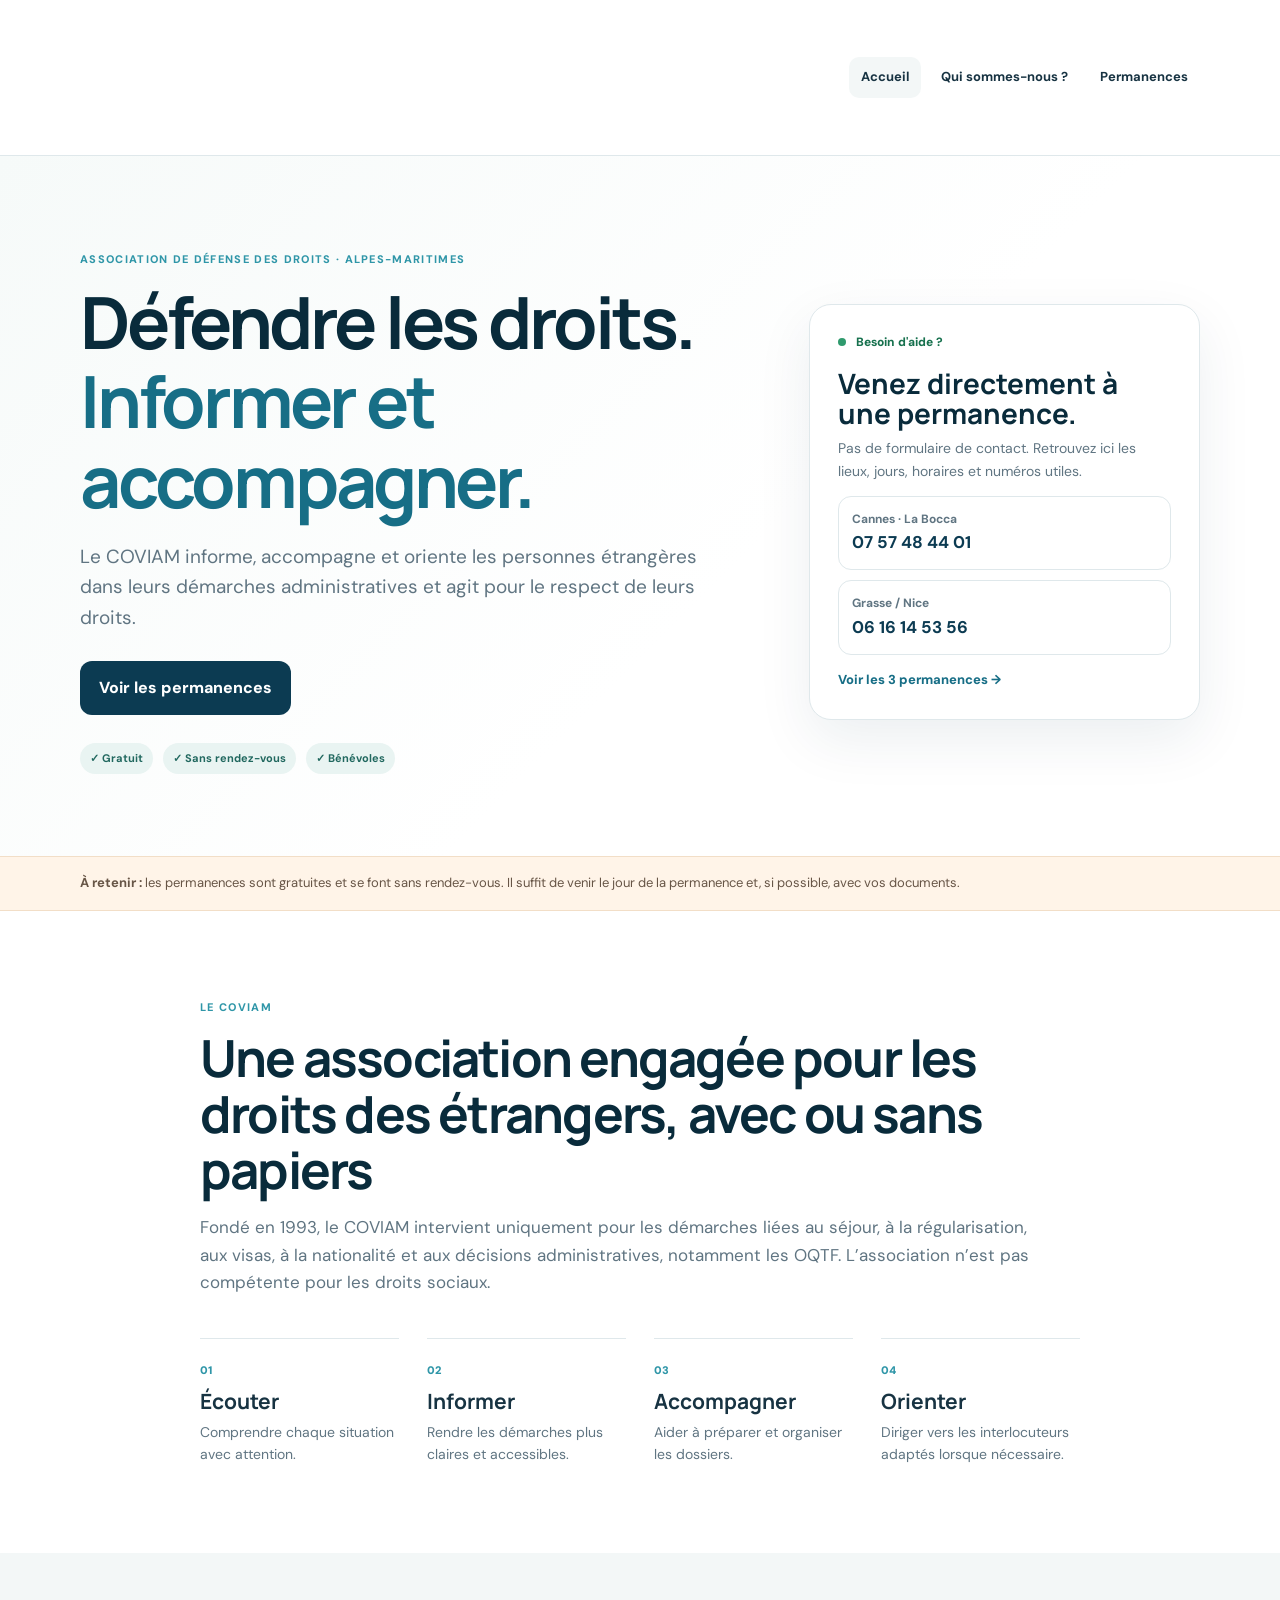
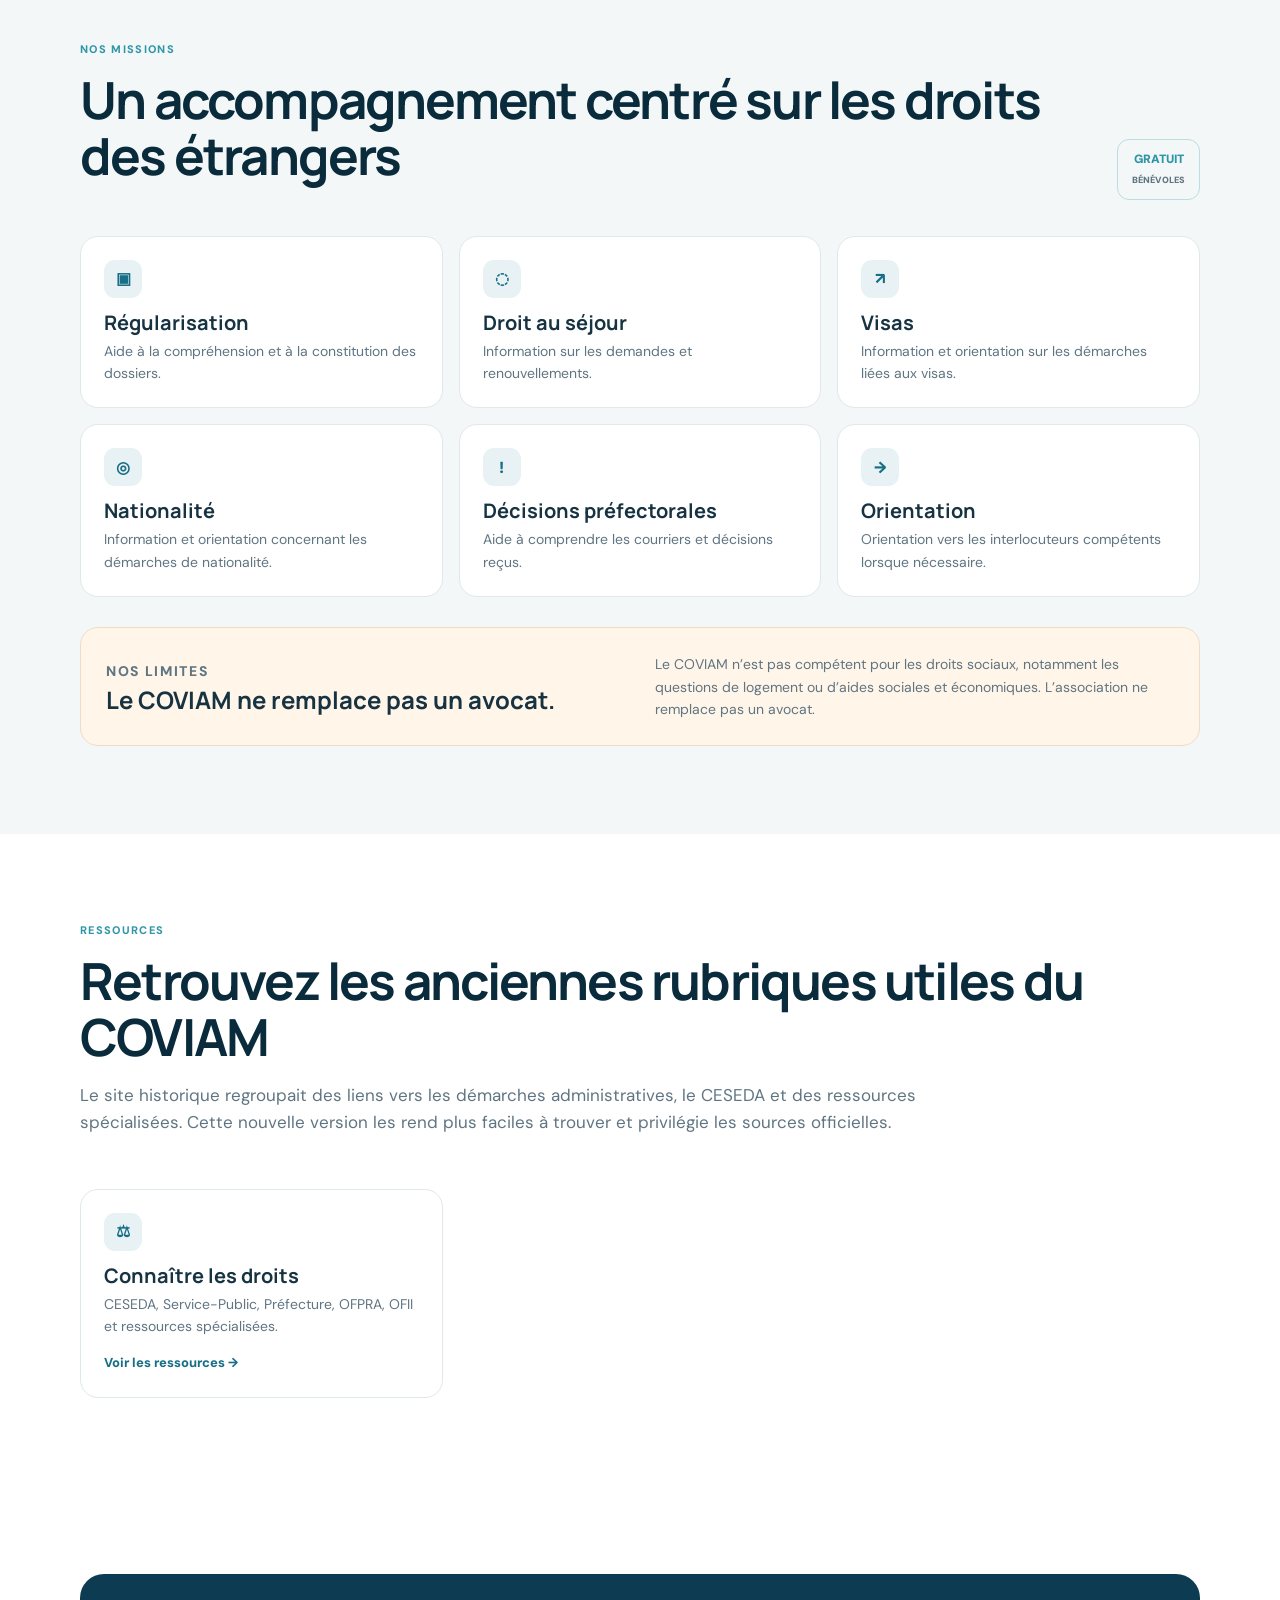
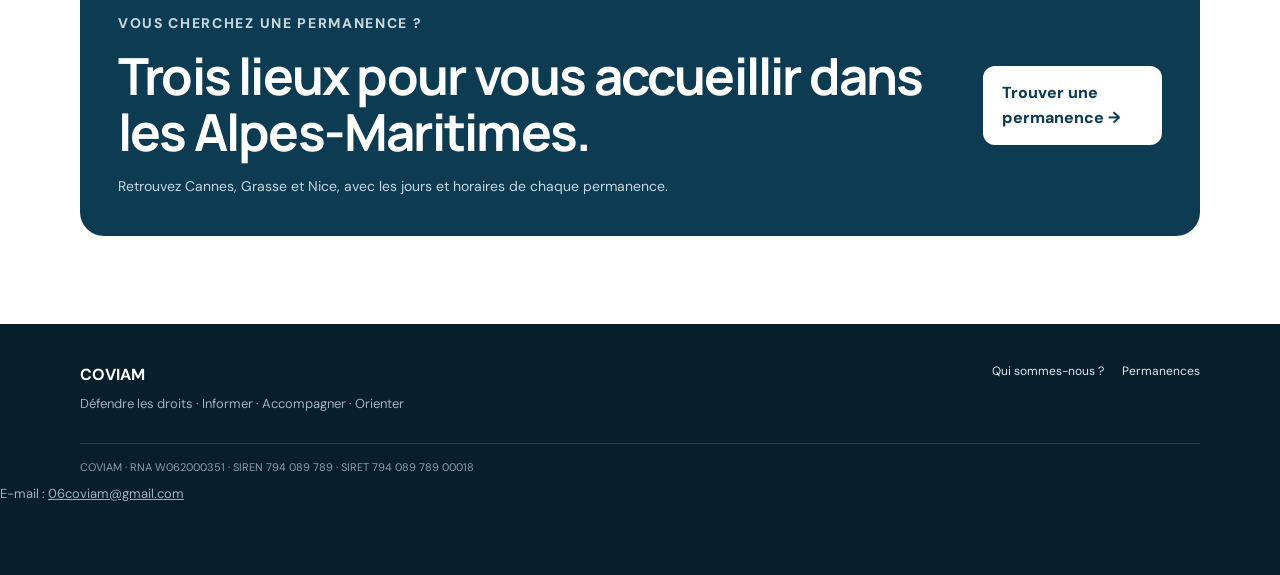
==== index.html @ ddb4604a "Retirer la rubrique Vos démarches de la page d’accueil et du menu" ====
<!doctype html>
<html lang="fr">
<head><meta charset="utf-8"><meta name="viewport" content="width=device-width,initial-scale=1">
<meta name="description" content="COVIAM – Comité de Vigilance des Alpes-Maritimes. Défense des droits et accompagnement des personnes étrangères.">
<meta name="theme-color" content="#0c3b52"><title>COVIAM – Comité de Vigilance des Alpes-Maritimes</title><link rel="stylesheet" href="style.css"></head>
<body>
<header class="header"><div class="wrap nav">
<a class="brand" href="index.html"><img src="logo-coviam.webp" class="brand-logo" alt="COVIAM – Comité de Vigilance des Alpes-Maritimes"></a>
<button class="burger" id="burger" aria-label="Ouvrir le menu" aria-expanded="false">☰</button>
<nav id="menu"><a class="active" href="index.html">Accueil</a><a href="qui-sommes-nous.html">Qui sommes-nous ?</a><a href="permanences.html">Permanences</a></nav>
</div></header>
<main>
<section class="hero"><div class="wrap hero-grid"><div>
<p class="eyebrow">Association de défense des droits · Alpes-Maritimes</p>
<h1>Défendre les droits.<br><em>Informer et accompagner.</em></h1>
<p class="lead">Le COVIAM informe, accompagne et oriente les personnes étrangères dans leurs démarches administratives et agit pour le respect de leurs droits.</p>
<div class="actions"><a class="btn primary" href="permanences.html">Voir les permanences</a></div>
<div class="pills"><span>✓ Gratuit</span><span>✓ Sans rendez-vous</span><span>✓ Bénévoles</span></div>
</div>
<aside class="hero-card"><div class="status"><span></span> Besoin d'aide ?</div><h2>Venez directement à une permanence.</h2><p>Pas de formulaire de contact. Retrouvez ici les lieux, jours, horaires et numéros utiles.</p>
<a class="phone" href="tel:+33757484401"><strong>Cannes · La Bocca</strong><b>07 57 48 44 01</b></a>
<a class="phone" href="tel:+33616145356"><strong>Grasse / Nice</strong><b>06 16 14 53 56</b></a>
<a class="plain-arrow" href="permanences.html">Voir les 3 permanences →</a></aside>
</div></section>
<section class="notice"><div class="wrap"><strong>À retenir :</strong> les permanences sont gratuites et se font sans rendez-vous. Il suffit de venir le jour de la permanence et, si possible, avec vos documents.</div></section>
<section class="section"><div class="wrap narrow"><p class="kicker">Le COVIAM</p><h2>Une association engagée pour les droits des étrangers, avec ou sans papiers</h2>
<p class="intro">Fondé en 1993, le COVIAM intervient uniquement pour les démarches liées au séjour, à la régularisation, aux visas, à la nationalité et aux décisions administratives, notamment les OQTF. L’association n’est pas compétente pour les droits sociaux.</p>
<div class="four"><article><span>01</span><h3>Écouter</h3><p>Comprendre chaque situation avec attention.</p></article><article><span>02</span><h3>Informer</h3><p>Rendre les démarches plus claires et accessibles.</p></article><article><span>03</span><h3>Accompagner</h3><p>Aider à préparer et organiser les dossiers.</p></article><article><span>04</span><h3>Orienter</h3><p>Diriger vers les interlocuteurs adaptés lorsque nécessaire.</p></article></div></div></section>
<section class="section soft"><div class="wrap"><div class="head-row"><div><p class="kicker">Nos missions</p><h2>Un accompagnement centré sur les droits des étrangers</h2></div><div class="stamp">GRATUIT<br><small>BÉNÉVOLES</small></div></div>
<div class="cards"><article><div class="icon">▣</div><h3>Régularisation</h3><p>Aide à la compréhension et à la constitution des dossiers.</p></article><article><div class="icon">◌</div><h3>Droit au séjour</h3><p>Information sur les demandes et renouvellements.</p></article><article><div class="icon">↗</div><h3>Visas</h3><p>Information et orientation sur les démarches liées aux visas.</p></article><article><div class="icon">◎</div><h3>Nationalité</h3><p>Information et orientation concernant les démarches de nationalité.</p></article><article><div class="icon">!</div><h3>Décisions préfectorales</h3><p>Aide à comprendre les courriers et décisions reçus.</p></article><article><div class="icon">→</div><h3>Orientation</h3><p>Orientation vers les interlocuteurs compétents lorsque nécessaire.</p></article></div>
<div class="limits"><div><p class="kicker">Nos limites</p><h3>Le COVIAM ne remplace pas un avocat.</h3></div><p>Le COVIAM n’est pas compétent pour les droits sociaux, notamment les questions de logement ou d’aides sociales et économiques. L’association ne remplace pas un avocat.</p></div></div></section>
<section class="section"><div class="wrap"><div class="head-row"><div><p class="kicker">Ressources</p><h2>Retrouvez les anciennes rubriques utiles du COVIAM</h2><p class="intro">Le site historique regroupait des liens vers les démarches administratives, le CESEDA et des ressources spécialisées. Cette nouvelle version les rend plus faciles à trouver et privilégie les sources officielles.</p></div></div>
<div class="cards"><article><div class="icon">⚖</div><h3>Connaître les droits</h3><p>CESEDA, Service-Public, Préfecture, OFPRA, OFII et ressources spécialisées.</p><a class="plain-arrow" href="droits-des-etrangers.html">Voir les ressources →</a></article>

</div></div></section>
<section class="section"><div class="wrap cta-box"><div><p class="kicker">Vous cherchez une permanence ?</p><h2>Trois lieux pour vous accueillir dans les Alpes-Maritimes.</h2><p>Retrouvez Cannes, Grasse et Nice, avec les jours et horaires de chaque permanence.</p></div><a class="btn light" href="permanences.html">Trouver une permanence →</a></div></section>

</main>
<footer class="footer"><div class="wrap footer-grid"><div><b>COVIAM</b><p>Défendre les droits · Informer · Accompagner · Orienter</p></div><div class="footer-nav"><a href="qui-sommes-nous.html">Qui sommes-nous ?</a><a href="permanences.html">Permanences</a></div></div><div class="wrap footer-bottom">COVIAM · RNA W062000351 · SIREN 794 089 789 · SIRET 794 089 789 00018</div><p class="footer-email">E-mail : <a href="mailto:06coviam@gmail.com">06coviam@gmail.com</a></p></footer>
<div class="mobile-bar"><a href="permanences.html">📍<span>Permanences</span></a><a href="tel:+33757484401">☎<span>Appeler</span></a></div><script src="script.js"></script></body></html>
---- style.css ----
@import url('https://fonts.googleapis.com/css2?family=DM+Sans:wght@400;500;600;700&family=Manrope:wght@700;800&display=swap');
:root{--navy:#0c3b52;--deep:#092b3b;--blue:#176e86;--aqua:#2f96a8;--ink:#173342;--muted:#607582;--line:#dfe8eb;--soft:#f3f7f7;--cream:#fffaf5;--orange:#d77a37}
*{box-sizing:border-box}html{scroll-behavior:smooth}body{margin:0;color:var(--ink);font-family:"DM Sans",Arial,sans-serif;background:#fff;line-height:1.6}a{color:inherit}h1,h2,h3{font-family:Manrope,Arial,sans-serif;line-height:1.1;margin:0}.wrap{width:min(1120px,calc(100% - 40px));margin:auto}.narrow{width:min(880px,calc(100% - 40px))}
.header{position:sticky;top:0;z-index:10;background:rgba(255,255,255,.96);backdrop-filter:blur(12px);border-bottom:1px solid var(--line)}.nav{min-height:78px;display:flex;align-items:center;justify-content:space-between;gap:25px}.brand{display:flex;align-items:center;text-decoration:none}.brand-logo{width:230px;height:auto;display:block}.brand-badge{width:43px;height:43px;border-radius:13px;display:grid;place-items:center;background:var(--navy);color:white;font-weight:800}
.nav nav{display:flex;align-items:center;gap:8px}.nav nav a{padding:10px 12px;text-decoration:none;font-size:13px;font-weight:700;border-radius:10px}.nav nav a:hover,.nav nav a.active{background:var(--soft)}.nav .don-link{background:var(--orange);color:white!important;padding-inline:18px}.burger{display:none;border:0;background:none;font-size:26px;color:var(--navy)}
.hero{background:linear-gradient(135deg,#f6faf9 0%,#fff 58%);padding:95px 0 82px}.hero-grid{display:grid;grid-template-columns:1.35fr .8fr;gap:70px;align-items:center}.eyebrow,.kicker{margin:0;text-transform:uppercase;letter-spacing:.12em;font-size:11px;font-weight:800;color:var(--aqua)}.hero h1{font-size:clamp(44px,6vw,72px);letter-spacing:-.045em;color:var(--deep);margin:14px 0 22px}.hero h1 em{font-style:normal;color:var(--blue)}.lead{font-size:19px;color:var(--muted);max-width:760px}.actions{display:flex;gap:12px;flex-wrap:wrap;margin:28px 0}.btn{display:inline-flex;align-items:center;justify-content:center;text-decoration:none;font-weight:800;border-radius:12px;padding:13px 18px;border:1px solid transparent}.primary{background:var(--navy);color:#fff}.secondary{background:#fff;border-color:var(--line);color:var(--navy)}.light{background:#fff;color:var(--navy)}.donate{background:var(--orange);color:#fff}
.pills{display:flex;gap:10px;flex-wrap:wrap}.pills span{padding:7px 10px;border-radius:999px;background:#e9f4f2;color:#21685f;font-size:11px;font-weight:700}.hero-card{background:#fff;border:1px solid var(--line);border-radius:22px;padding:28px;box-shadow:0 20px 55px rgba(17,54,72,.08)}.status{font-size:12px;font-weight:800;color:#17714e}.status span{display:inline-block;width:8px;height:8px;border-radius:50%;background:#2f9a6d;margin-right:7px}.hero-card h2{font-size:28px;color:var(--deep);margin:15px 0 8px}.hero-card p{color:var(--muted);font-size:14px;margin-top:0}.phone{display:block;text-decoration:none;border:1px solid var(--line);padding:13px;border-radius:13px;margin-top:10px}.phone strong,.phone b{display:block}.phone strong{font-size:12px;color:var(--muted)}.phone b{font-size:17px;color:var(--navy)}.plain-arrow,.map,.phone-inline{display:inline-block;margin-top:15px;color:var(--blue);font-weight:800;font-size:13px;text-decoration:none}.notice{background:#fff4e8;border-top:1px solid #f2dec7;border-bottom:1px solid #f2dec7;padding:16px 0;color:#675546;font-size:13px}.notice.big{padding:20px 22px;border:1px solid #f0ddca;border-radius:16px;margin-bottom:34px}
.section{padding:88px 0}.soft{background:var(--soft)}.section h2,.page-hero h1{font-size:clamp(34px,4vw,53px);letter-spacing:-.035em;color:var(--deep);margin:12px 0 16px}.intro{color:var(--muted);font-size:17px;max-width:850px}.four{display:grid;grid-template-columns:repeat(4,1fr);gap:28px;margin-top:42px}.four article{border-top:1px solid var(--line);padding-top:17px}.four span{font-size:11px;color:var(--aqua);font-weight:900}.four h3{font-size:21px;margin:8px 0}.four p,.cards p,.limits p,.cta-box p,.donor-box p,.list-grid p{color:var(--muted);font-size:14px;margin:0}.head-row{display:flex;justify-content:space-between;align-items:end;gap:30px}.stamp{border:1px solid #bddce1;color:var(--aqua);padding:10px 14px;border-radius:12px;font-weight:900;text-align:center;font-size:12px}.stamp small{color:var(--muted);font-size:9px}.cards{display:grid;grid-template-columns:repeat(3,1fr);gap:16px;margin-top:36px}.cards article,.list-grid article{background:#fff;border:1px solid var(--line);border-radius:18px;padding:23px}.icon{width:38px;height:38px;border-radius:11px;display:grid;place-items:center;background:#e8f2f4;color:var(--blue);font-weight:900}.cards h3{font-size:20px;margin:14px 0 6px}.limits{display:grid;grid-template-columns:1fr 1fr;gap:30px;align-items:center;margin-top:30px;padding:25px;border-radius:18px;background:#fff5e9;border:1px solid #f0dcc6}.limits h3{font-size:24px;margin-top:5px}.cta-box{display:flex;justify-content:space-between;align-items:center;gap:35px;padding:38px;background:var(--navy);border-radius:24px;color:#fff}.cta-box h2,.donor-box h2{color:#fff}.cta-box p,.donor-box p{color:#c6d7df}.donor-box{display:flex;justify-content:space-between;align-items:center;gap:35px;padding:38px;border-radius:24px;background:var(--deep);color:#fff}.donor{padding-top:0}.footer{background:#071f2d;color:#fff;padding:38px 0 70px}.footer-grid{display:flex;justify-content:space-between;gap:40px}.footer p{margin:7px 0 0;color:#9db2bd;font-size:13px}.footer-nav{display:flex;gap:18px;flex-wrap:wrap}.footer-nav a{color:#dce8ed;text-decoration:none;font-size:12px}.footer-bottom{border-top:1px solid rgba(255,255,255,.14);margin-top:28px;padding-top:15px;color:#88a0ad;font-size:11px}.page-hero{padding:80px 0 65px;background:linear-gradient(135deg,#f5faf9,#fff)}.page-hero p:not(.eyebrow){color:var(--muted);font-size:18px;max-width:800px}.facts{display:grid;grid-template-columns:repeat(4,1fr);border-top:1px solid var(--line);margin:40px 0 50px}.facts div{padding:18px 0;border-bottom:1px solid var(--line)}.facts b,.facts span{display:block}.facts b{font-size:11px;color:var(--aqua);text-transform:uppercase;letter-spacing:.1em}.facts span{font-weight:800;margin-top:4px}.list-grid{display:grid;grid-template-columns:repeat(2,1fr);gap:15px;margin-top:25px}.callout{margin-top:32px;padding:20px;border-radius:16px;background:#f8fbfc;border:1px solid #dce8ec}.callout strong{color:var(--navy)}.callout p{margin:5px 0 0;color:var(--muted);font-size:14px}.resources{display:grid;gap:12px;margin-top:34px}.resources a{display:flex;justify-content:space-between;gap:20px;align-items:center;text-decoration:none;padding:20px;border:1px solid var(--line);border-radius:16px}.resources a:hover{border-color:#b9d7dd;transform:translateY(-1px)}.resources small{color:var(--aqua);font-weight:900;letter-spacing:.1em;font-size:10px}.resources h3{font-size:19px;margin:4px 0}.resources p{color:var(--muted);margin:0;font-size:14px}.resources span{font-size:22px;color:var(--blue)}.perm-grid{display:grid;grid-template-columns:repeat(3,1fr);gap:18px}.perm{border:1px solid var(--line);border-radius:20px;padding:24px;box-shadow:0 12px 30px rgba(14,53,71,.05);display:flex;flex-direction:column}.city{font-size:10px;letter-spacing:.11em;font-weight:900;color:var(--aqua)}.perm h2{font-size:27px;margin:11px 0 5px}.address{color:var(--muted);min-height:58px}.schedule{border-block:1px solid var(--line);padding:15px 0;margin:14px 0 17px;display:grid;gap:2px}.schedule small{font-size:9px;letter-spacing:.1em;font-weight:900;color:var(--aqua);margin-top:3px}.schedule b{font-size:14px}.full{width:100%;font-size:13px}.without{padding:10px 0;color:#17714e;font-weight:800;font-size:13px;margin-top:10px}.help-note{margin-top:12px;color:var(--muted);font-size:12px}.donor-large{padding:35px;border:1px solid var(--line);border-radius:22px;background:#fff;box-shadow:0 12px 30px rgba(14,53,71,.05)}.don-placeholder{margin-top:28px;padding:24px;border:2px dashed #cbdde1;border-radius:17px;background:#f7fbfb}.don-placeholder b{color:var(--navy)}.don-placeholder p{color:var(--muted);font-size:14px}.small-note{font-size:12px;color:#7a8a91;margin-top:17px}.job-list{display:grid;grid-template-columns:repeat(2,1fr);gap:10px;margin:30px 0}.job-list div{border:1px solid var(--line);border-radius:12px;padding:12px 14px;background:#fff;font-weight:600;font-size:14px}.mobile-bar{display:none}
@media(max-width:900px){.hero-grid{grid-template-columns:1fr}.four{grid-template-columns:repeat(2,1fr)}.cards,.perm-grid{grid-template-columns:repeat(2,1fr)}.head-row,.cta-box,.donor-box,.footer-grid{flex-direction:column;align-items:flex-start}.limits{grid-template-columns:1fr}}
@media(max-width:720px){.wrap,.narrow{width:min(100% - 28px,680px)}.nav{min-height:70px}.brand-logo{width:190px}.burger{display:block}.nav nav{display:none;position:absolute;left:0;right:0;top:70px;background:#fff;padding:12px 14px 18px;border-bottom:1px solid var(--line);box-shadow:0 20px 35px rgba(8,44,62,.08);flex-direction:column;align-items:stretch}.nav nav.open{display:flex}.nav nav a{padding:12px 13px}.hero{padding:68px 0}.hero h1{font-size:45px}.section{padding:70px 0}.four,.cards,.perm-grid,.list-grid,.facts,.job-list{grid-template-columns:1fr}.facts{margin-top:28px}.cta-box,.donor-box{padding:27px}.mobile-bar{position:fixed;left:10px;right:10px;bottom:10px;z-index:20;display:grid;grid-template-columns:1fr 1fr 1fr;background:rgba(7,31,45,.98);border-radius:15px;padding:6px;box-shadow:0 18px 50px rgba(0,0,0,.24)}.mobile-bar a{text-decoration:none;color:white;text-align:center;font-size:10px;font-weight:800;padding:7px}.mobile-bar a span{display:block}.footer{padding-bottom:100px}.page-hero{padding:65px 0 50px}.resources a{align-items:flex-start}}

.perm-photo{margin:6px 0 12px}.perm-photo img{display:block;width:100%;height:auto;border:1px solid var(--line);border-radius:12px}.perm-photo figcaption{margin-top:7px;color:var(--muted);font-size:11px;line-height:1.45}
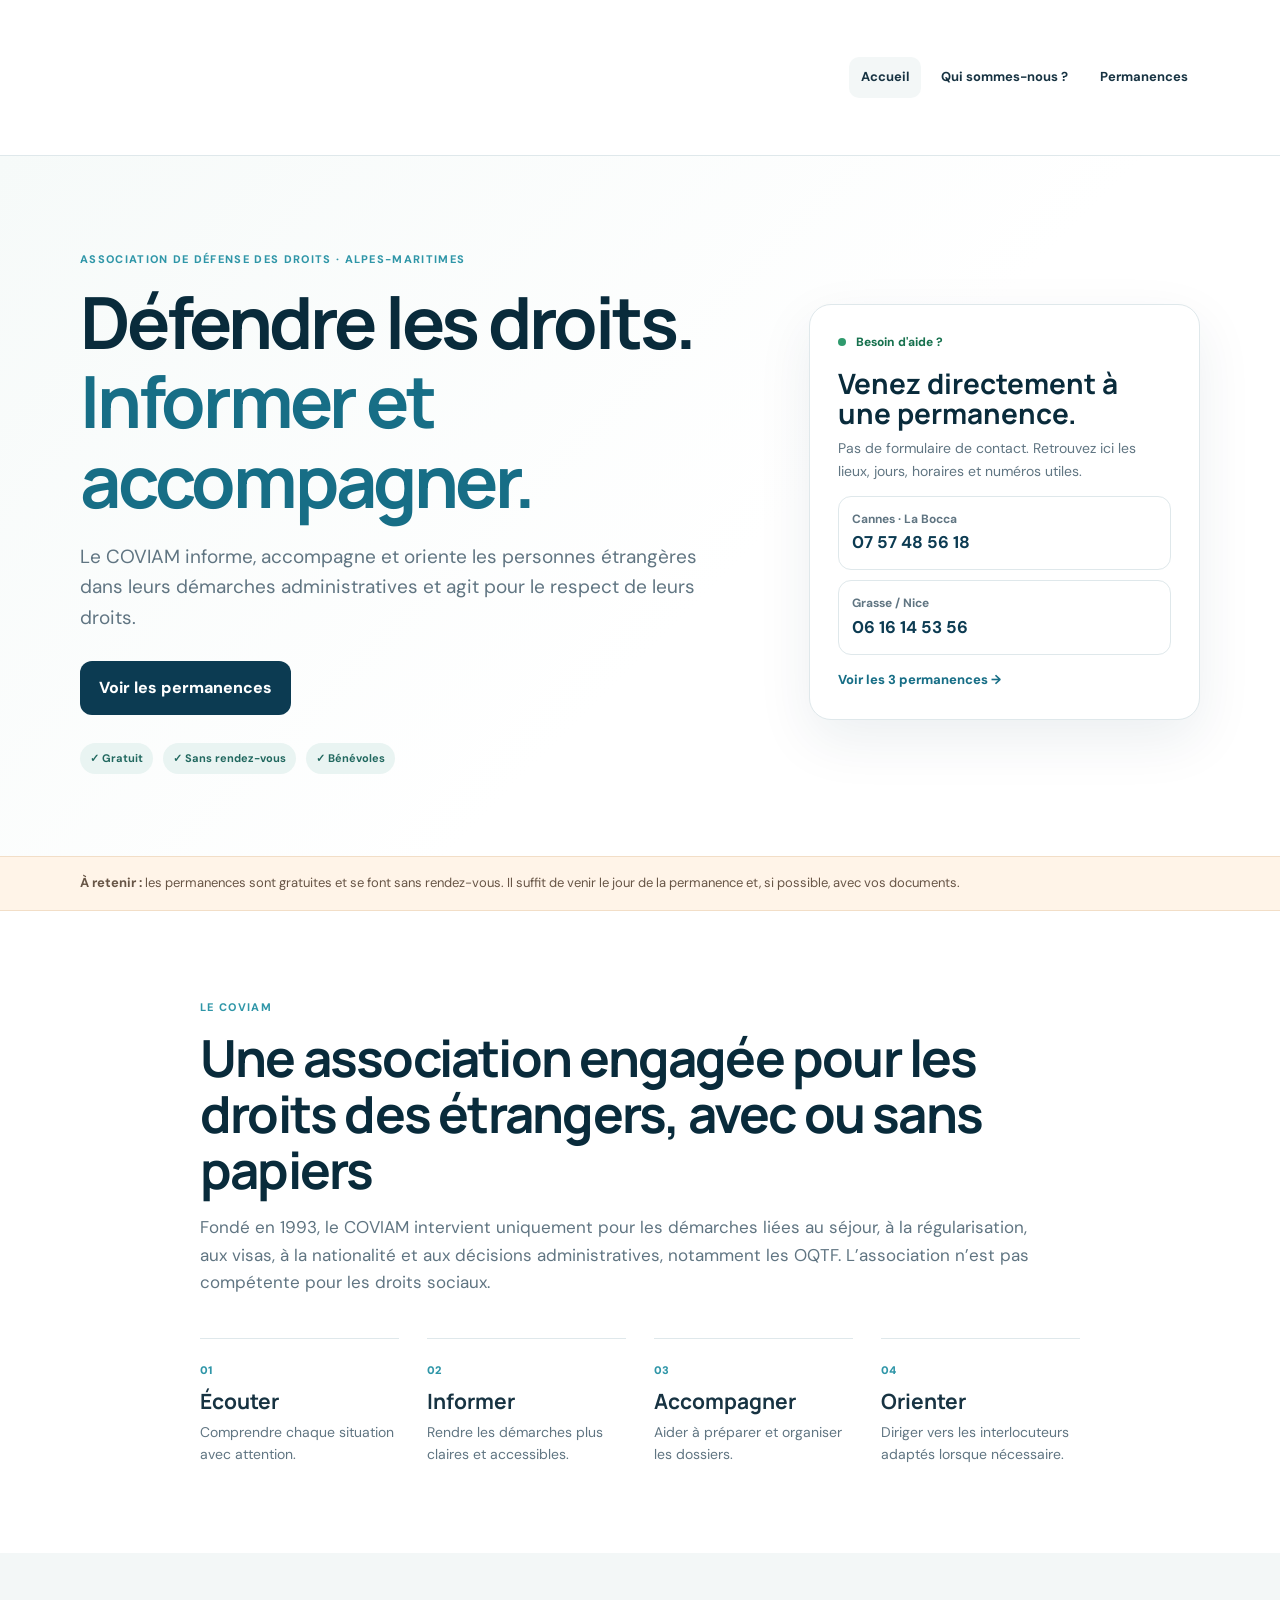
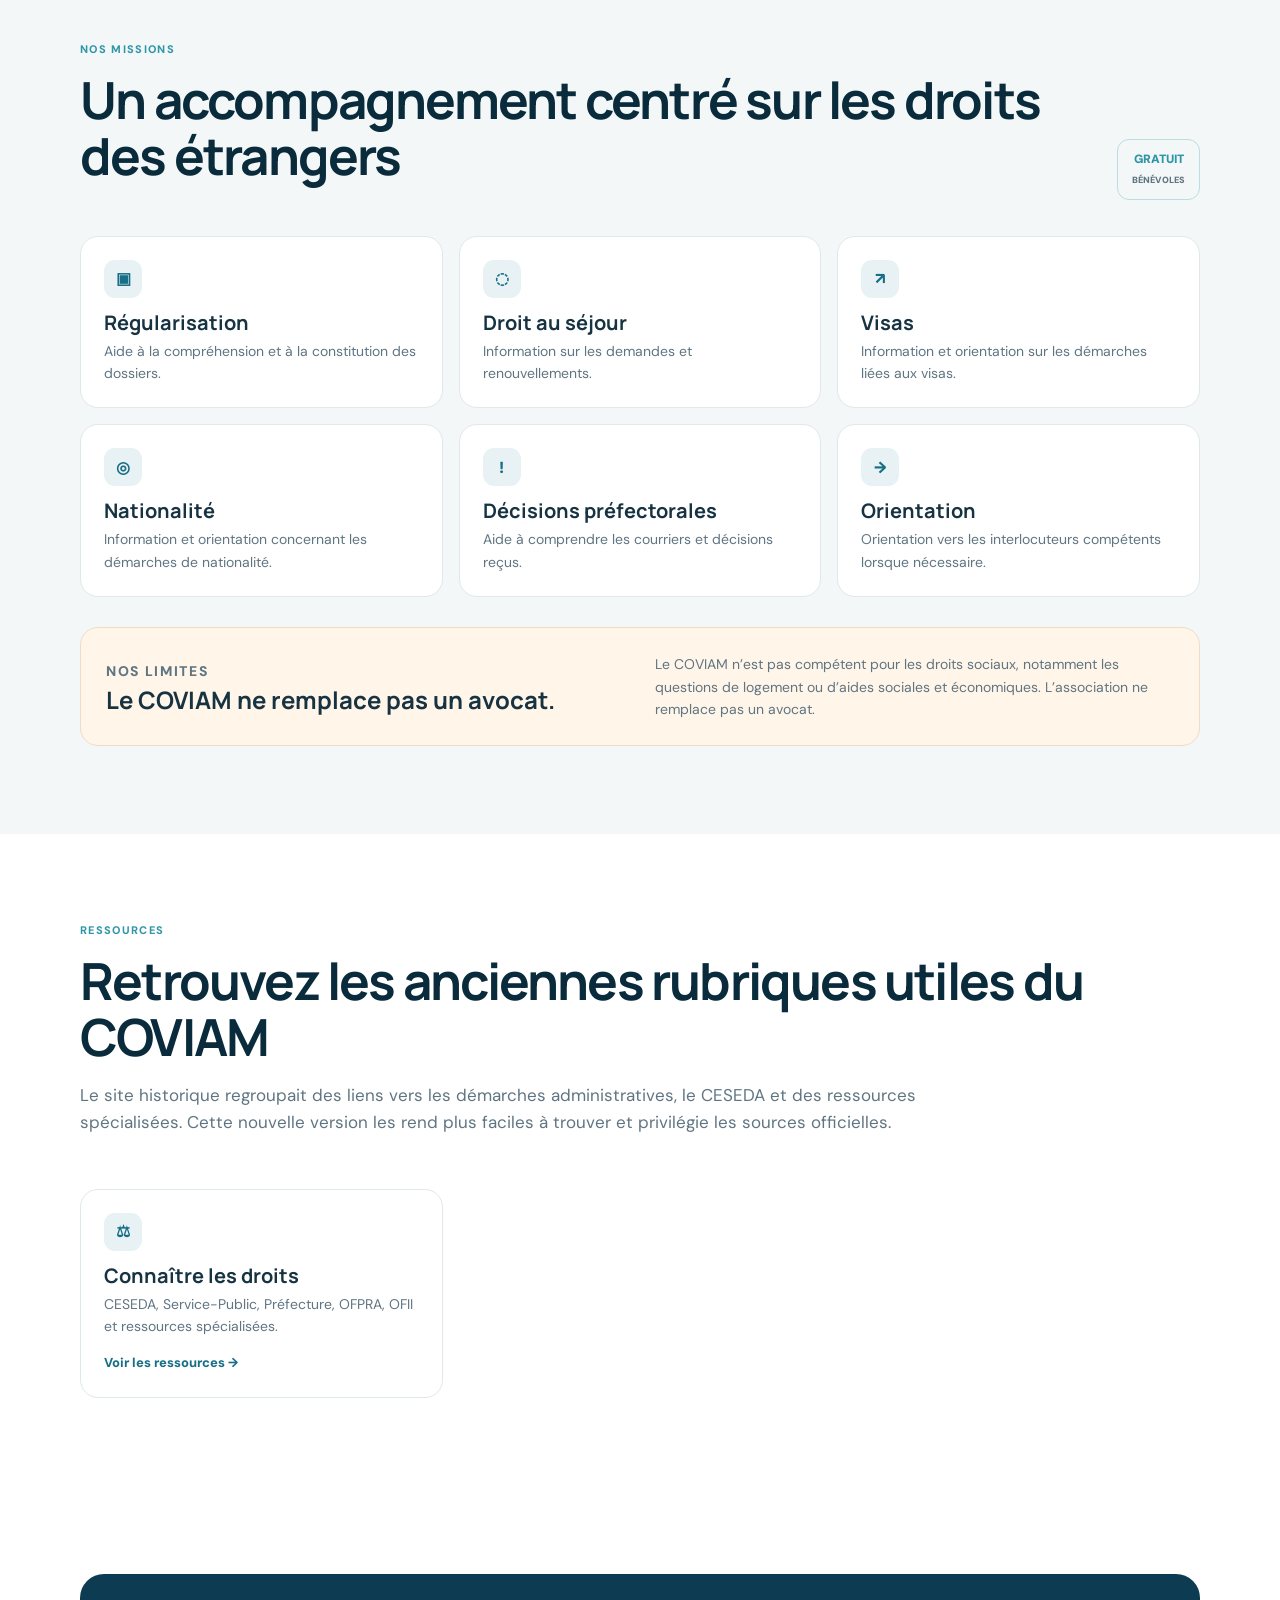
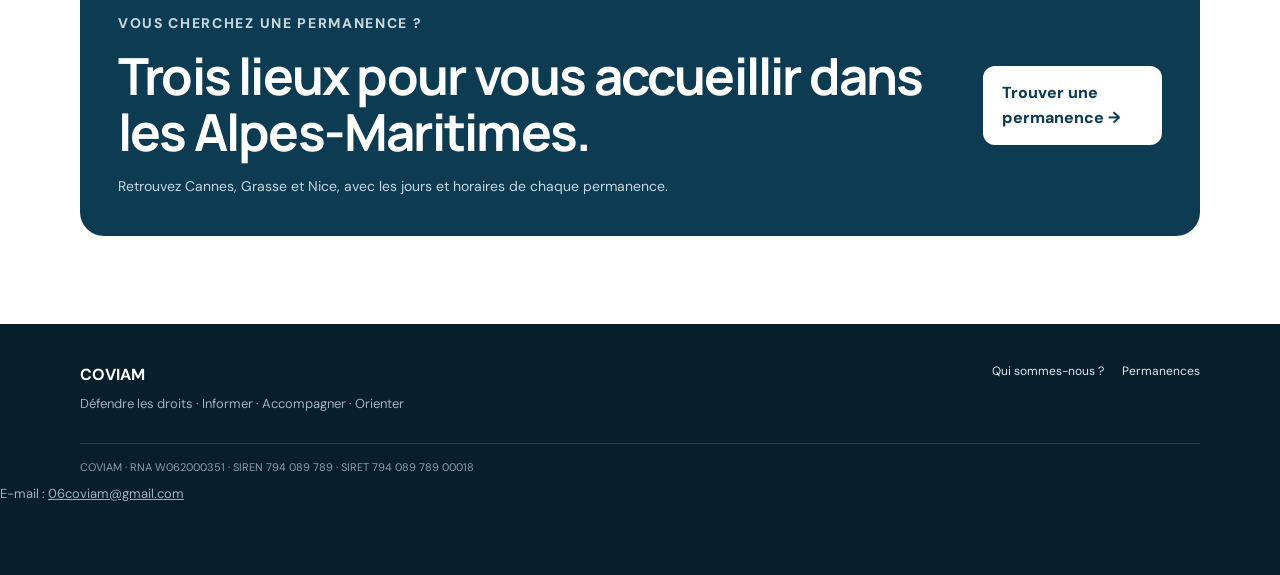
==== commit 64811f01: "Corriger le numéro de téléphone du COVIAM" ====
--- a/index.html
+++ b/index.html
@@ -18,7 +18,7 @@
 <div class="pills"><span>✓ Gratuit</span><span>✓ Sans rendez-vous</span><span>✓ Bénévoles</span></div>
 </div>
 <aside class="hero-card"><div class="status"><span></span> Besoin d'aide ?</div><h2>Venez directement à une permanence.</h2><p>Pas de formulaire de contact. Retrouvez ici les lieux, jours, horaires et numéros utiles.</p>
-<a class="phone" href="tel:+33757484401"><strong>Cannes · La Bocca</strong><b>07 57 48 44 01</b></a>
+<a class="phone" href="tel:+33757485618"><strong>Cannes · La Bocca</strong><b>07 57 48 56 18</b></a>
 <a class="phone" href="tel:+33616145356"><strong>Grasse / Nice</strong><b>06 16 14 53 56</b></a>
 <a class="plain-arrow" href="permanences.html">Voir les 3 permanences →</a></aside>
 </div></section>
@@ -37,4 +37,4 @@
 
 </main>
 <footer class="footer"><div class="wrap footer-grid"><div><b>COVIAM</b><p>Défendre les droits · Informer · Accompagner · Orienter</p></div><div class="footer-nav"><a href="qui-sommes-nous.html">Qui sommes-nous ?</a><a href="permanences.html">Permanences</a></div></div><div class="wrap footer-bottom">COVIAM · RNA W062000351 · SIREN 794 089 789 · SIRET 794 089 789 00018</div><p class="footer-email">E-mail : <a href="mailto:06coviam@gmail.com">06coviam@gmail.com</a></p></footer>
-<div class="mobile-bar"><a href="permanences.html">📍<span>Permanences</span></a><a href="tel:+33757484401">☎<span>Appeler</span></a></div><script src="script.js"></script></body></html>+<div class="mobile-bar"><a href="permanences.html">📍<span>Permanences</span></a><a href="tel:+33757485618">☎<span>Appeler</span></a></div><script src="script.js"></script></body></html>
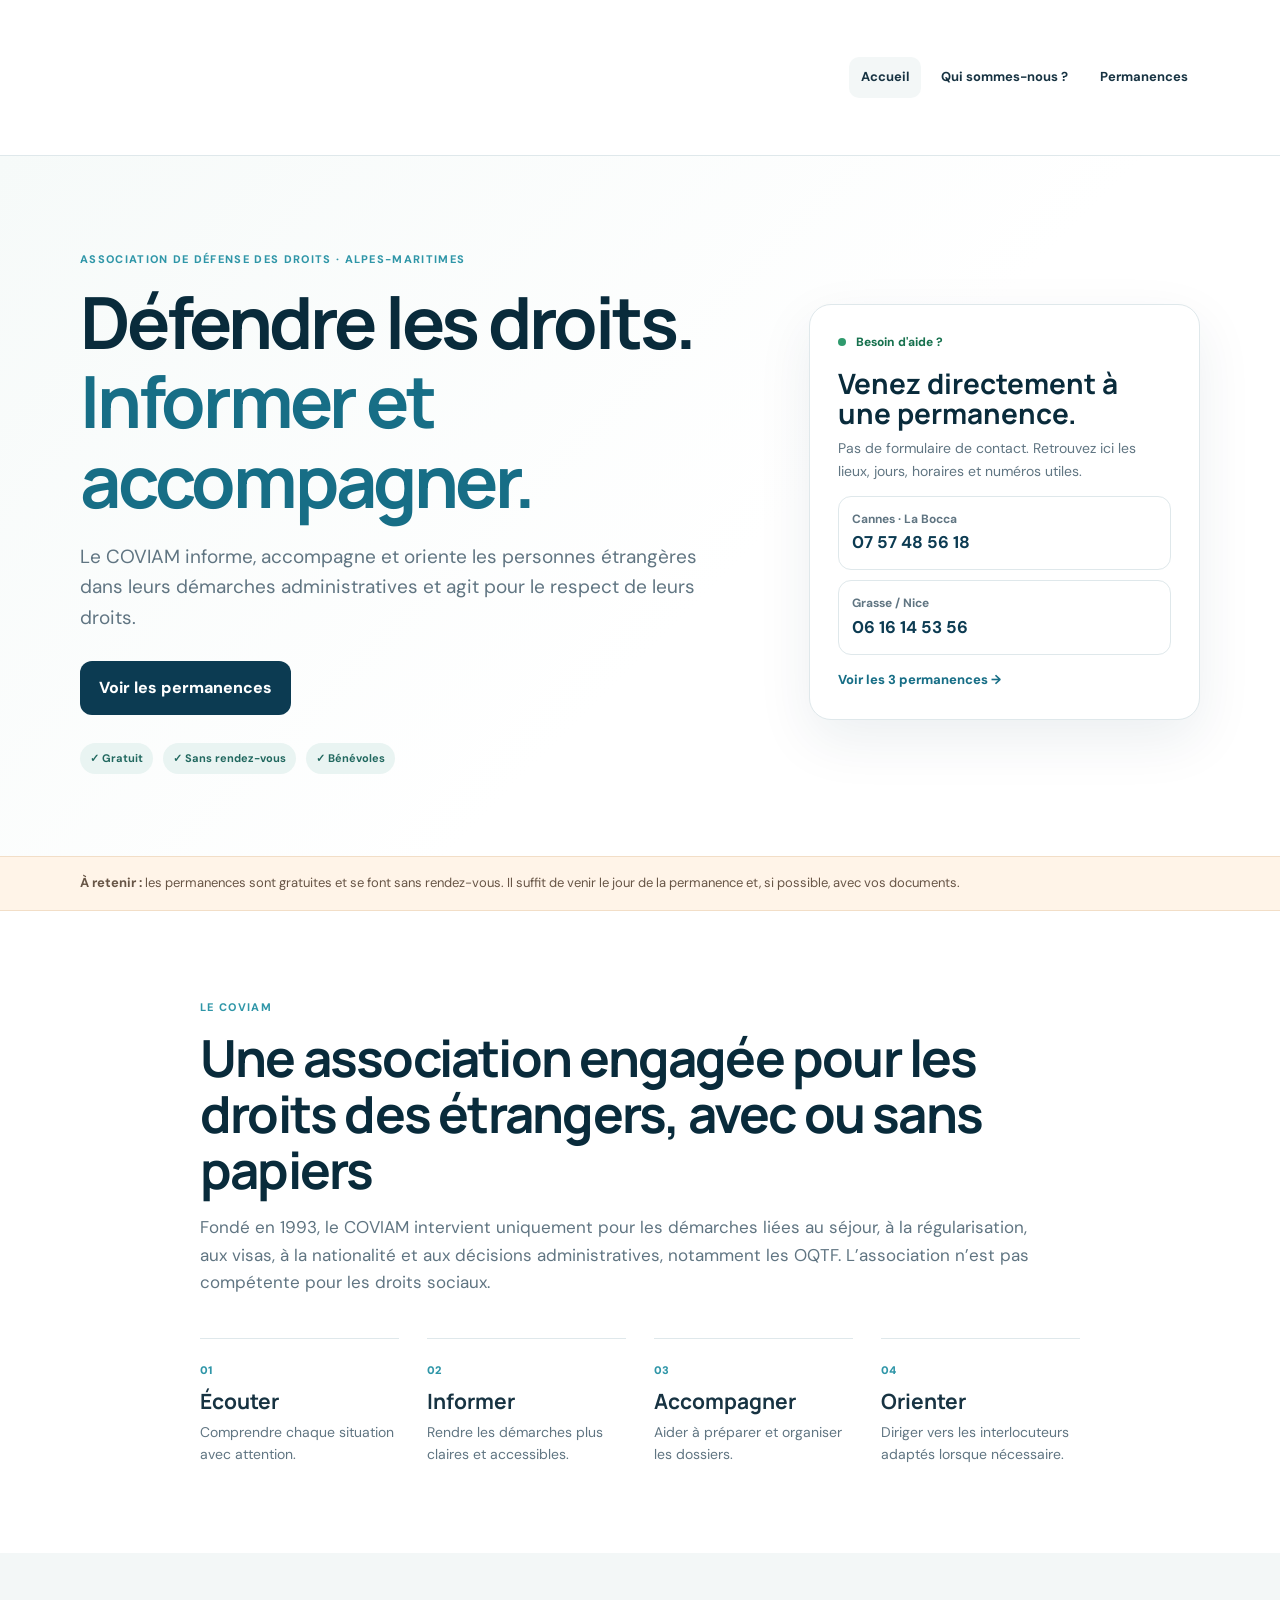
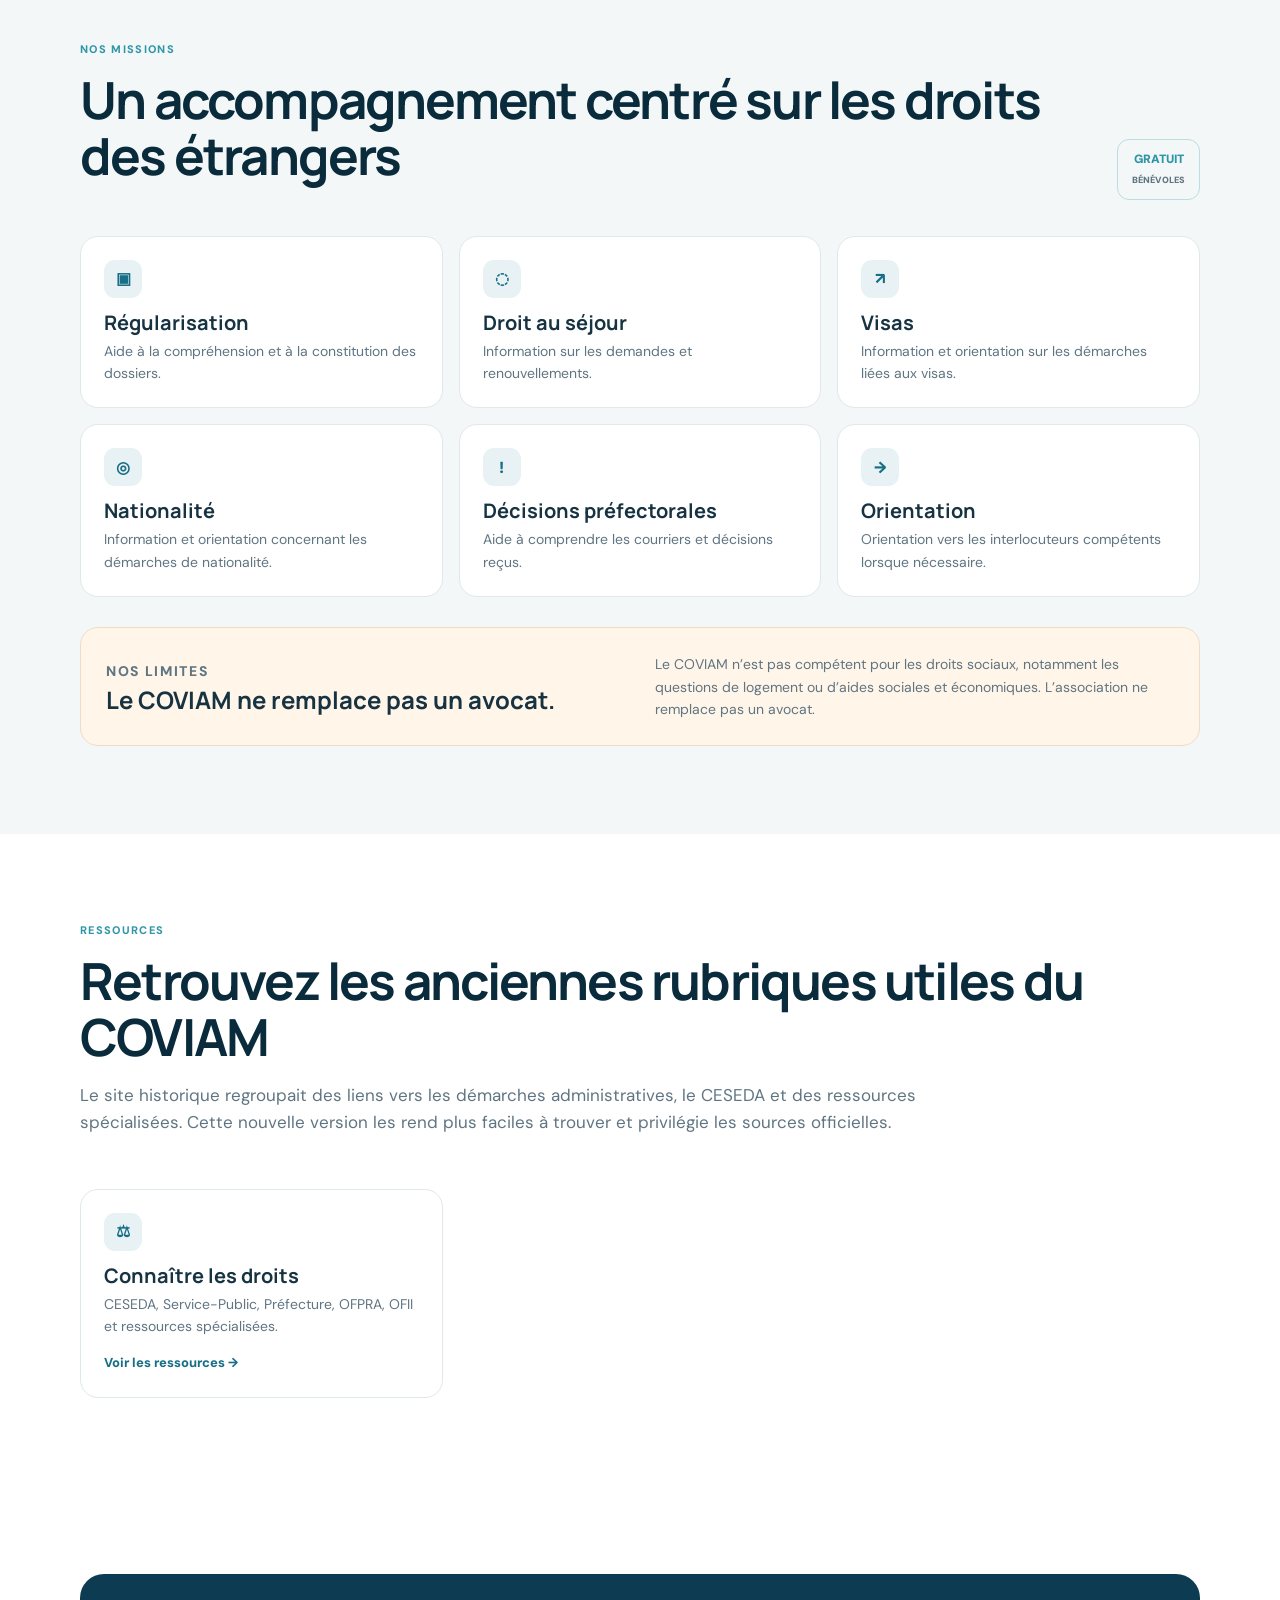
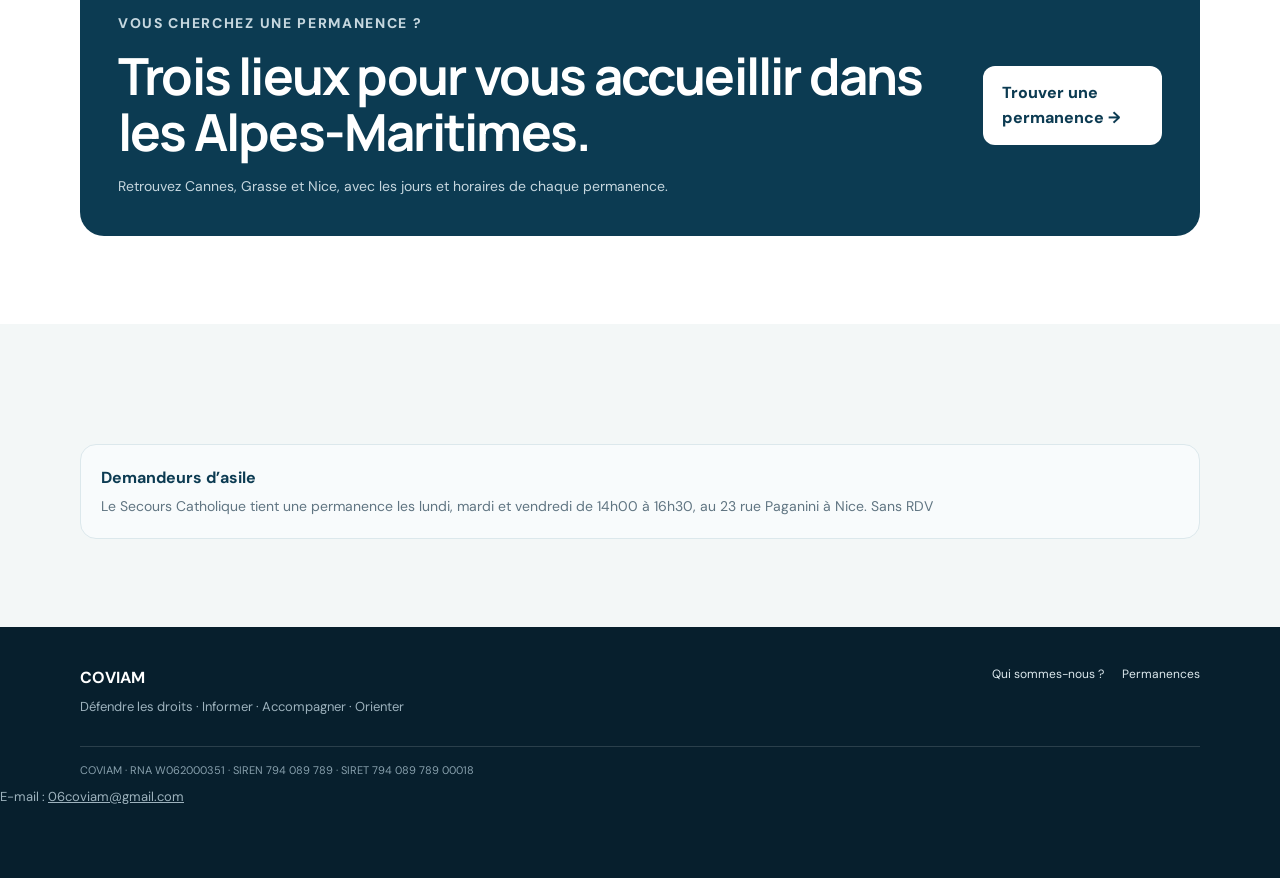
==== commit c8caa3d0: "Ajouter la permanence du Secours Catholique pour les demandeurs d’asile" ====
--- a/index.html
+++ b/index.html
@@ -35,6 +35,8 @@
 </div></div></section>
 <section class="section"><div class="wrap cta-box"><div><p class="kicker">Vous cherchez une permanence ?</p><h2>Trois lieux pour vous accueillir dans les Alpes-Maritimes.</h2><p>Retrouvez Cannes, Grasse et Nice, avec les jours et horaires de chaque permanence.</p></div><a class="btn light" href="permanences.html">Trouver une permanence →</a></div></section>
 
+
+<section class="section soft"><div class="wrap"><div class="callout"><strong>Demandeurs d’asile</strong><p>Le Secours Catholique tient une permanence les lundi, mardi et vendredi de 14h00 à 16h30, au 23 rue Paganini à Nice. Sans RDV</p></div></div></section>
 </main>
 <footer class="footer"><div class="wrap footer-grid"><div><b>COVIAM</b><p>Défendre les droits · Informer · Accompagner · Orienter</p></div><div class="footer-nav"><a href="qui-sommes-nous.html">Qui sommes-nous ?</a><a href="permanences.html">Permanences</a></div></div><div class="wrap footer-bottom">COVIAM · RNA W062000351 · SIREN 794 089 789 · SIRET 794 089 789 00018</div><p class="footer-email">E-mail : <a href="mailto:06coviam@gmail.com">06coviam@gmail.com</a></p></footer>
 <div class="mobile-bar"><a href="permanences.html">📍<span>Permanences</span></a><a href="tel:+33757485618">☎<span>Appeler</span></a></div><script src="script.js"></script></body></html>
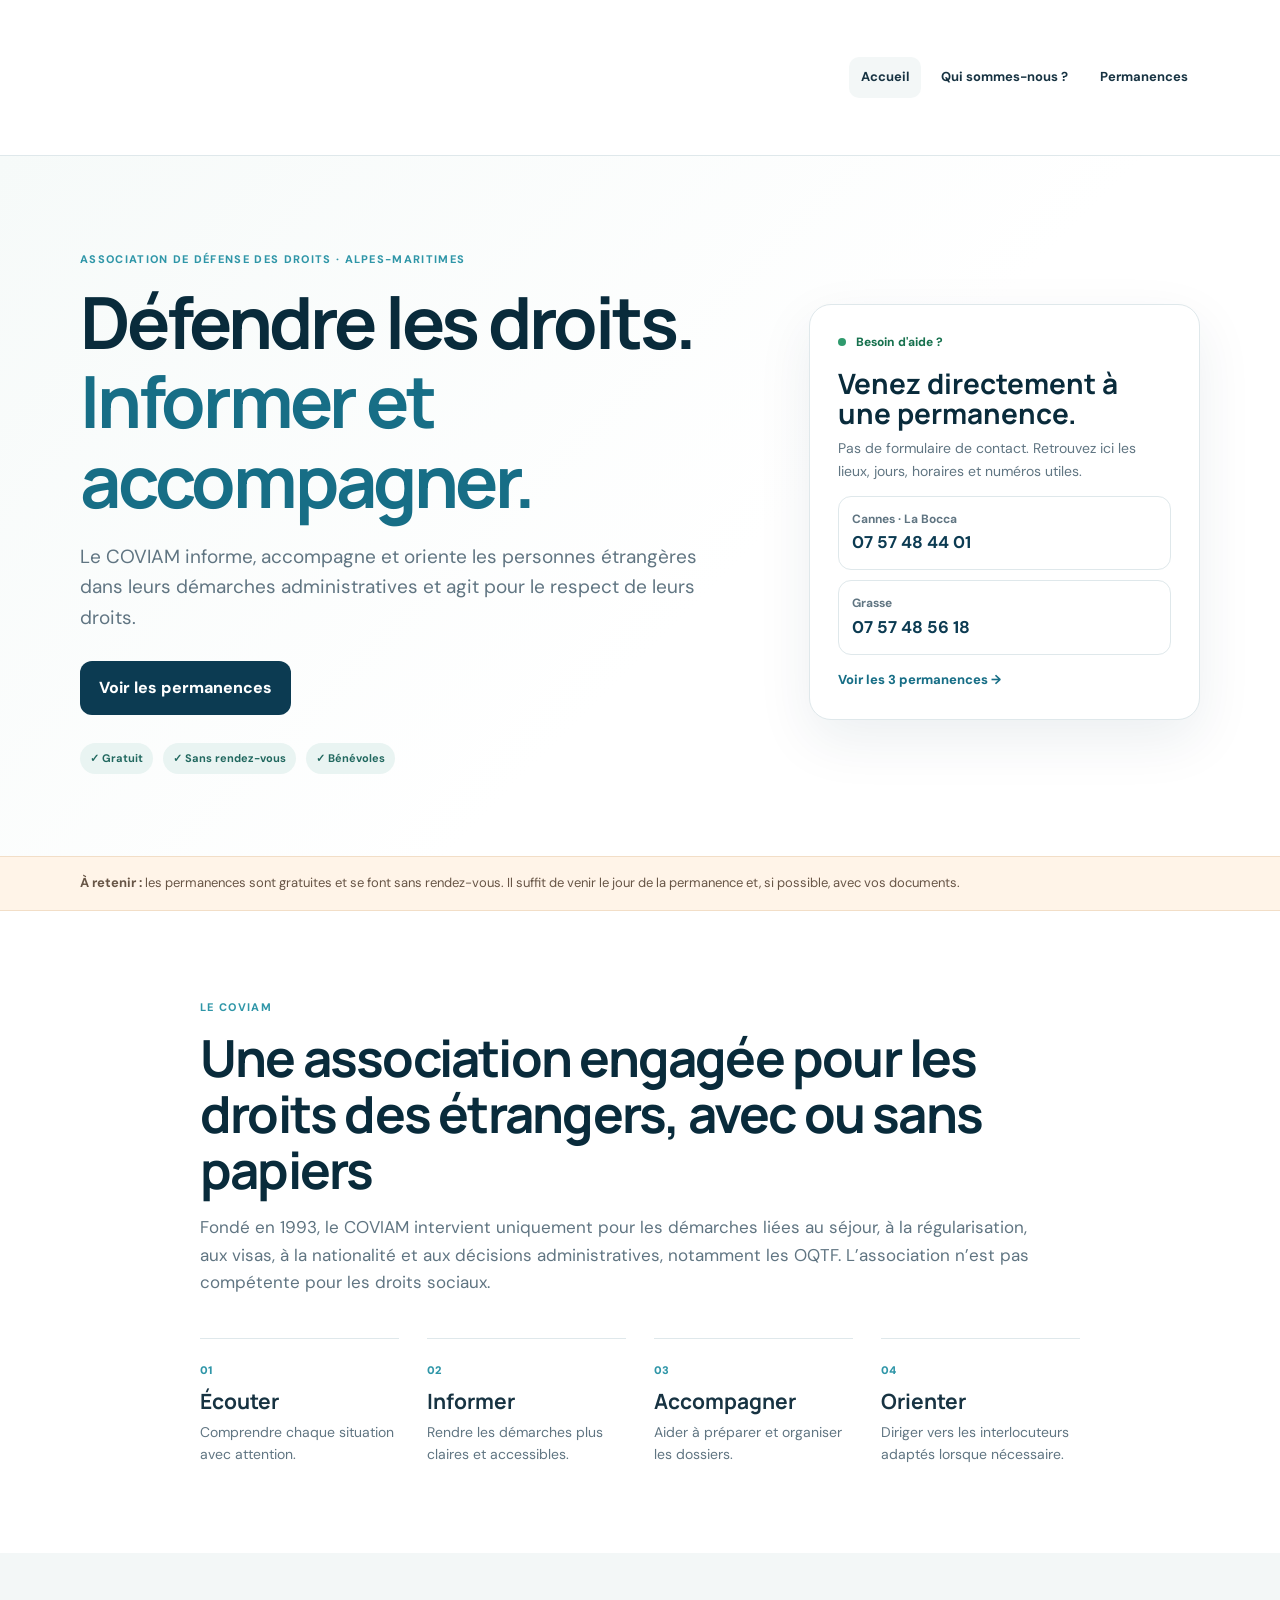
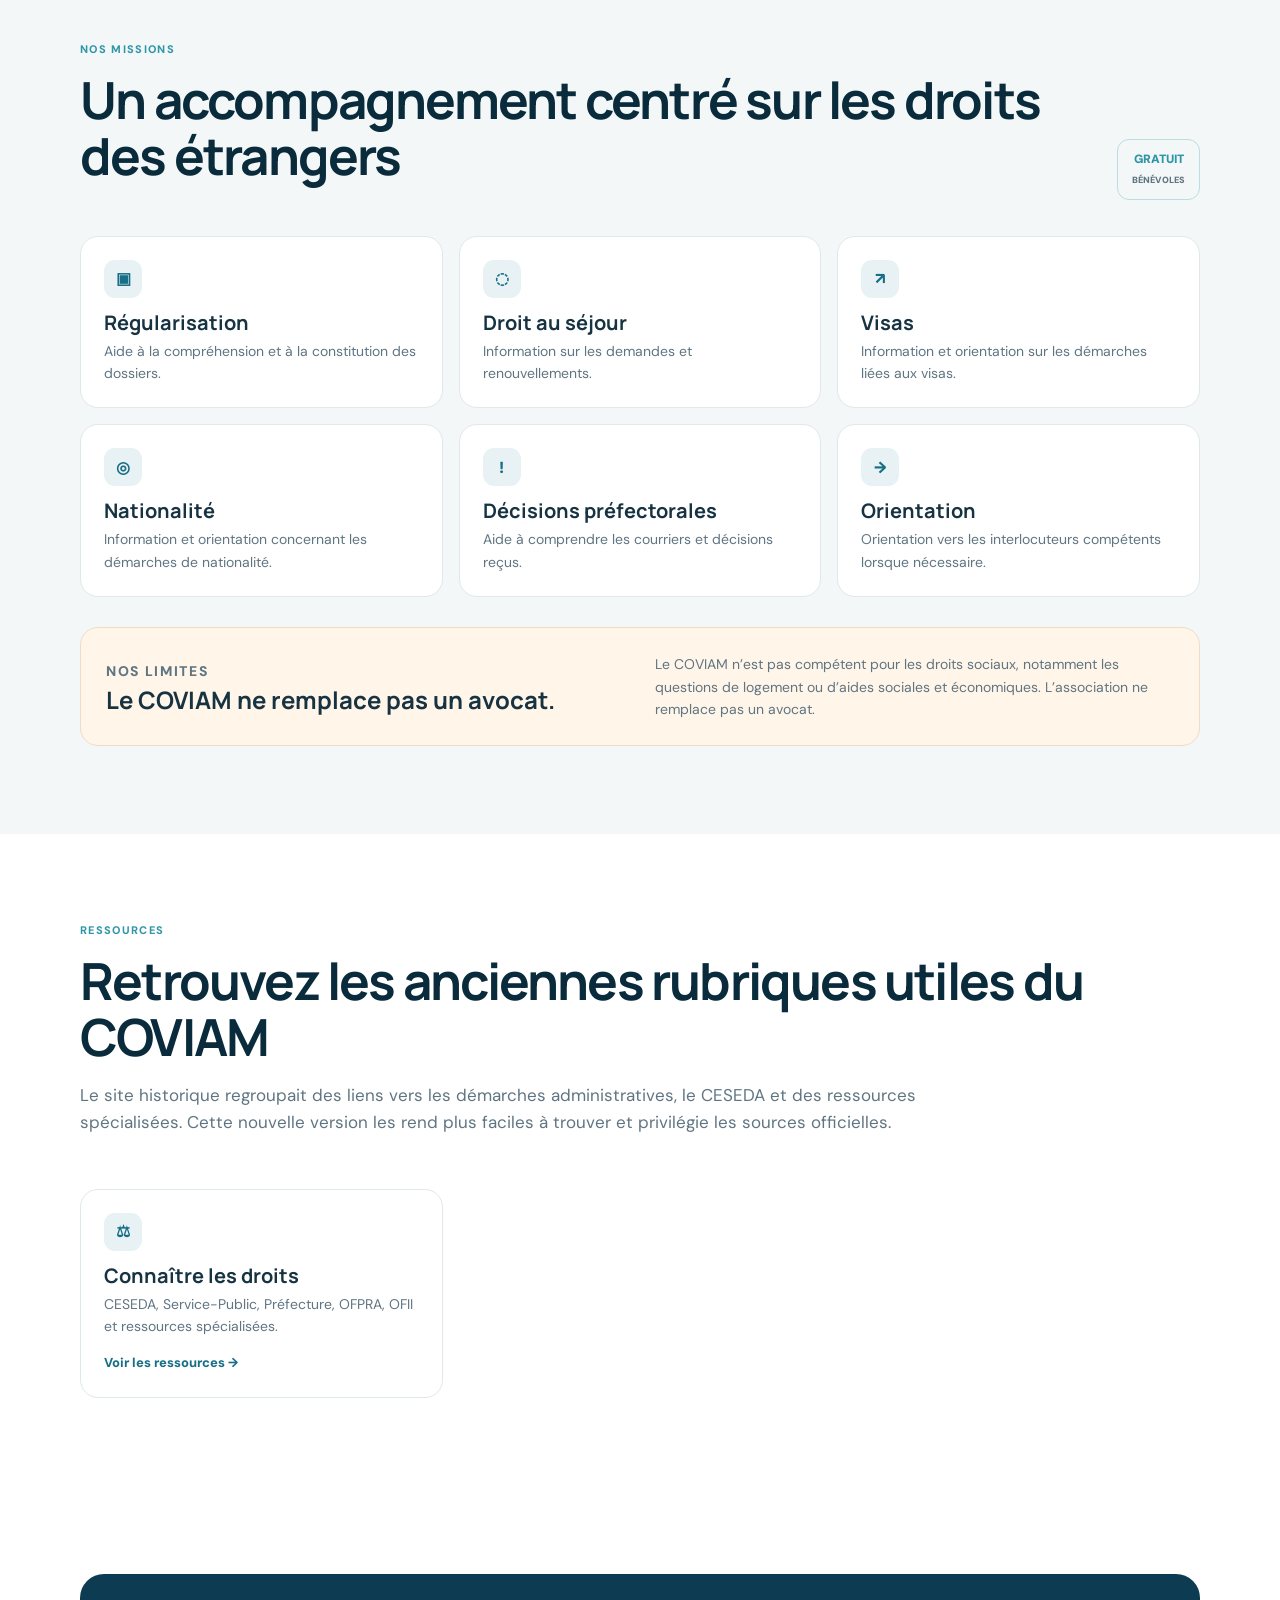
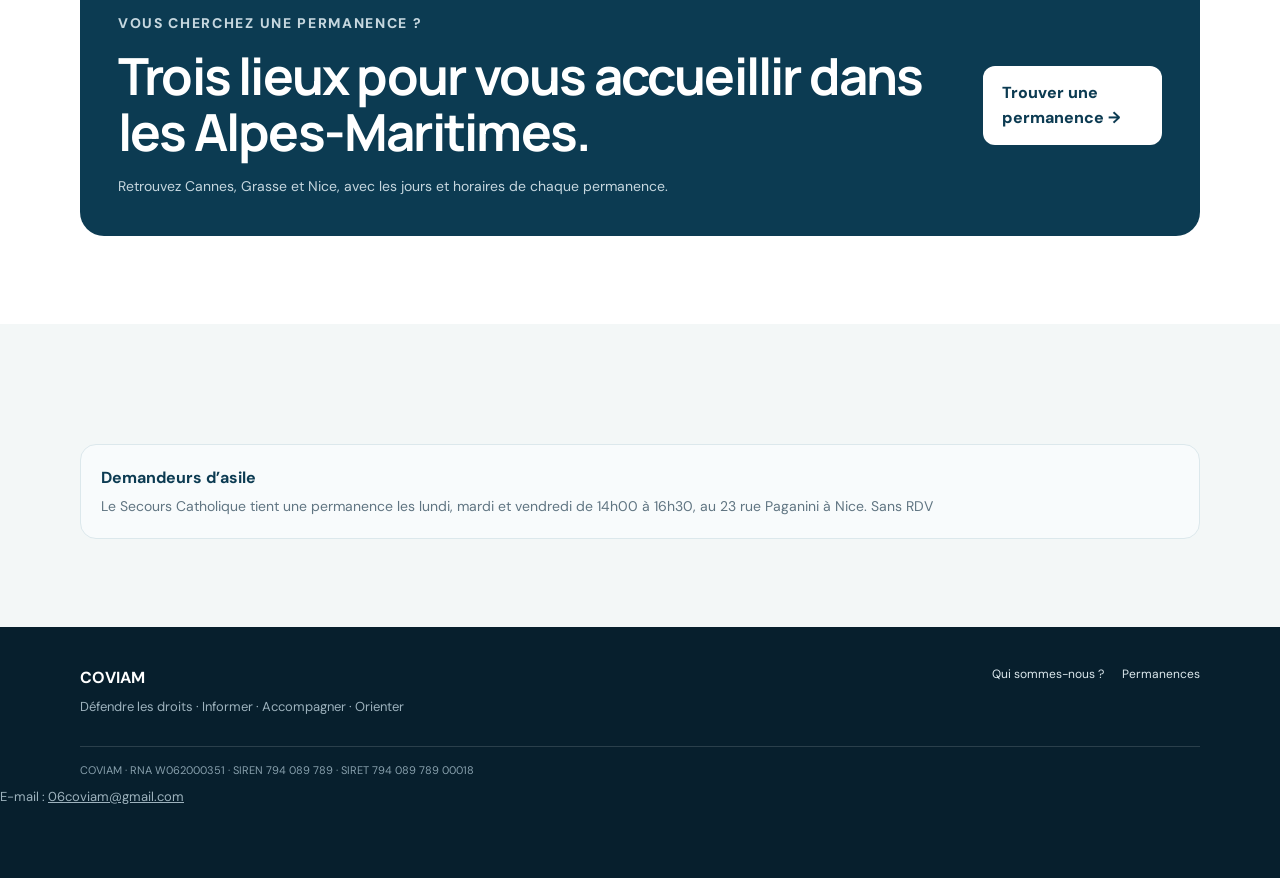
==== commit 073dee22: "Corriger les numéros affichés sur l’accueil du COVIAM" ====
--- a/index.html
+++ b/index.html
@@ -18,8 +18,8 @@
 <div class="pills"><span>✓ Gratuit</span><span>✓ Sans rendez-vous</span><span>✓ Bénévoles</span></div>
 </div>
 <aside class="hero-card"><div class="status"><span></span> Besoin d'aide ?</div><h2>Venez directement à une permanence.</h2><p>Pas de formulaire de contact. Retrouvez ici les lieux, jours, horaires et numéros utiles.</p>
-<a class="phone" href="tel:+33757485618"><strong>Cannes · La Bocca</strong><b>07 57 48 56 18</b></a>
-<a class="phone" href="tel:+33616145356"><strong>Grasse / Nice</strong><b>06 16 14 53 56</b></a>
+<a class="phone" href="tel:+33757484401"><strong>Cannes · La Bocca</strong><b>07 57 48 44 01</b></a>
+<a class="phone" href="tel:+33757485618"><strong>Grasse</strong><b>07 57 48 56 18</b></a>
 <a class="plain-arrow" href="permanences.html">Voir les 3 permanences →</a></aside>
 </div></section>
 <section class="notice"><div class="wrap"><strong>À retenir :</strong> les permanences sont gratuites et se font sans rendez-vous. Il suffit de venir le jour de la permanence et, si possible, avec vos documents.</div></section>
@@ -39,4 +39,4 @@
 <section class="section soft"><div class="wrap"><div class="callout"><strong>Demandeurs d’asile</strong><p>Le Secours Catholique tient une permanence les lundi, mardi et vendredi de 14h00 à 16h30, au 23 rue Paganini à Nice. Sans RDV</p></div></div></section>
 </main>
 <footer class="footer"><div class="wrap footer-grid"><div><b>COVIAM</b><p>Défendre les droits · Informer · Accompagner · Orienter</p></div><div class="footer-nav"><a href="qui-sommes-nous.html">Qui sommes-nous ?</a><a href="permanences.html">Permanences</a></div></div><div class="wrap footer-bottom">COVIAM · RNA W062000351 · SIREN 794 089 789 · SIRET 794 089 789 00018</div><p class="footer-email">E-mail : <a href="mailto:06coviam@gmail.com">06coviam@gmail.com</a></p></footer>
-<div class="mobile-bar"><a href="permanences.html">📍<span>Permanences</span></a><a href="tel:+33757485618">☎<span>Appeler</span></a></div><script src="script.js"></script></body></html>+<div class="mobile-bar"><a href="permanences.html">📍<span>Permanences</span></a><a href="tel:+33757484401">☎<span>Appeler</span></a></div><script src="script.js"></script></body></html>
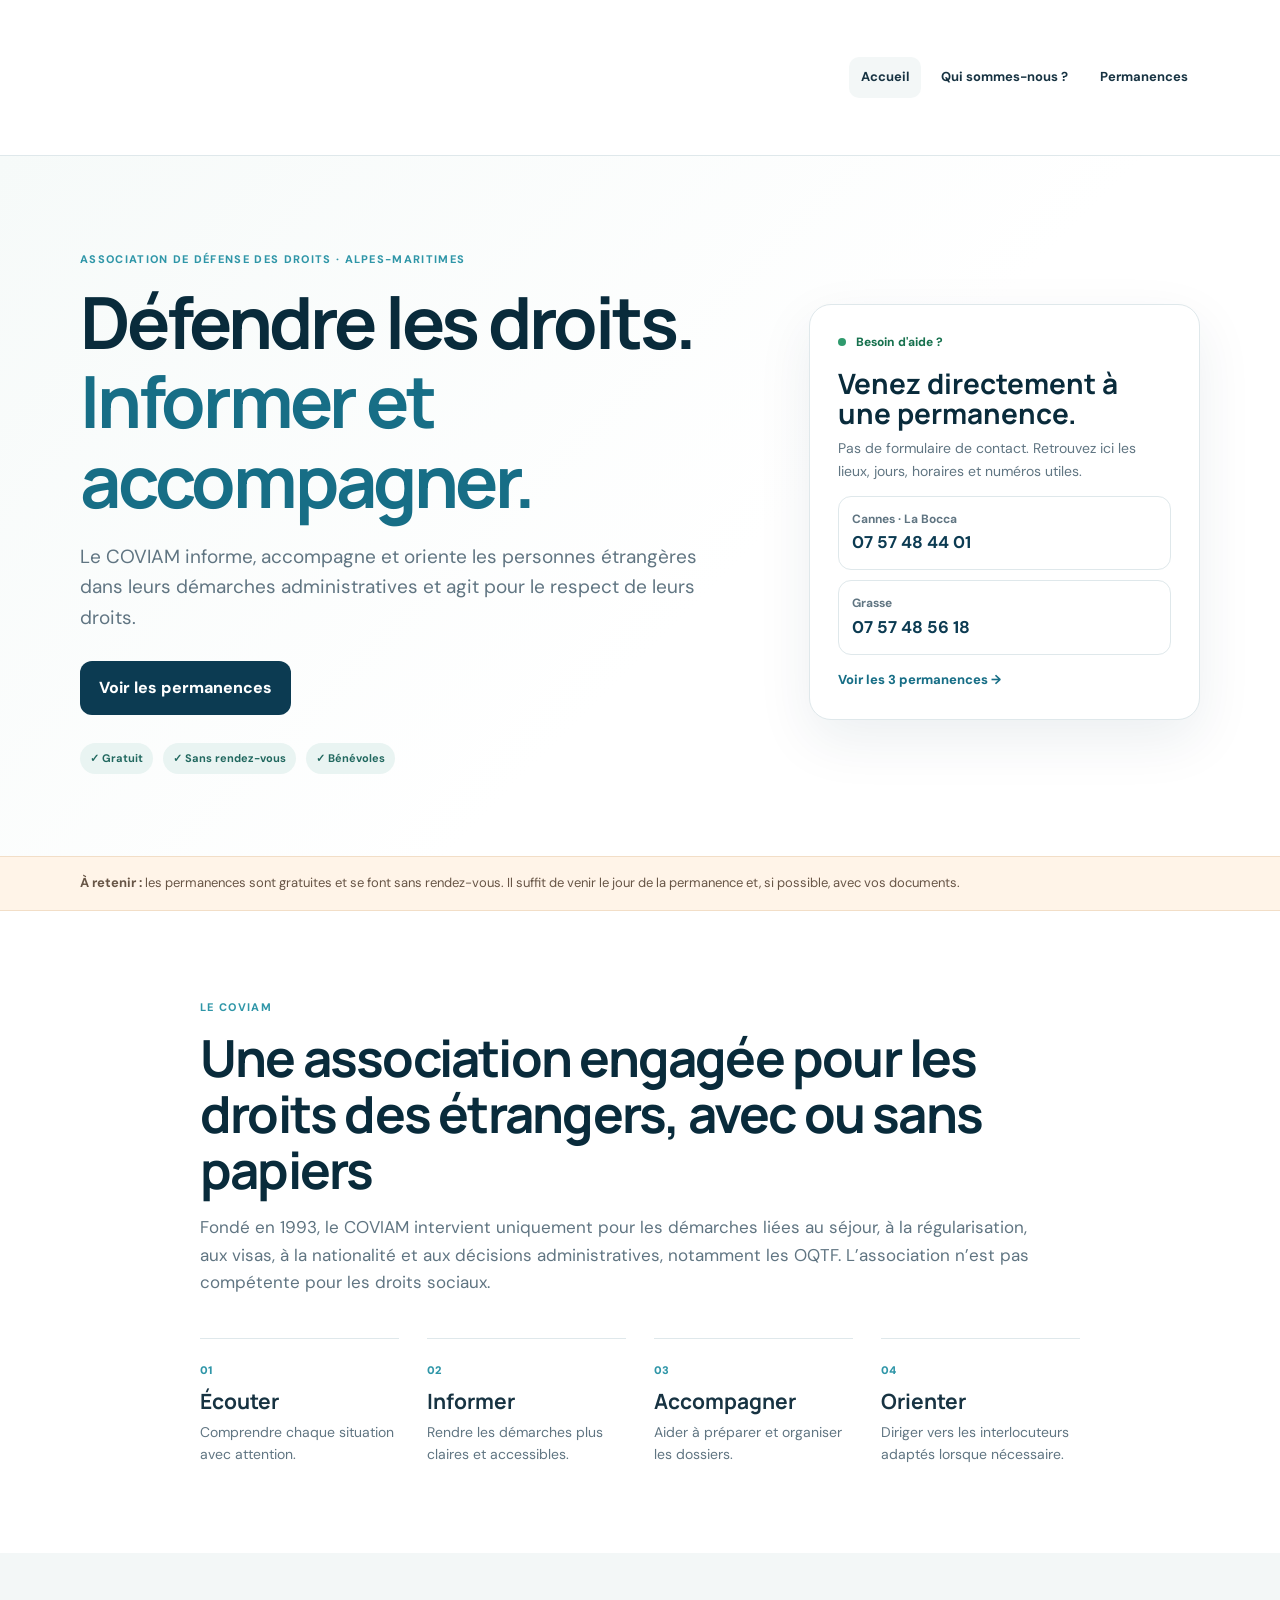
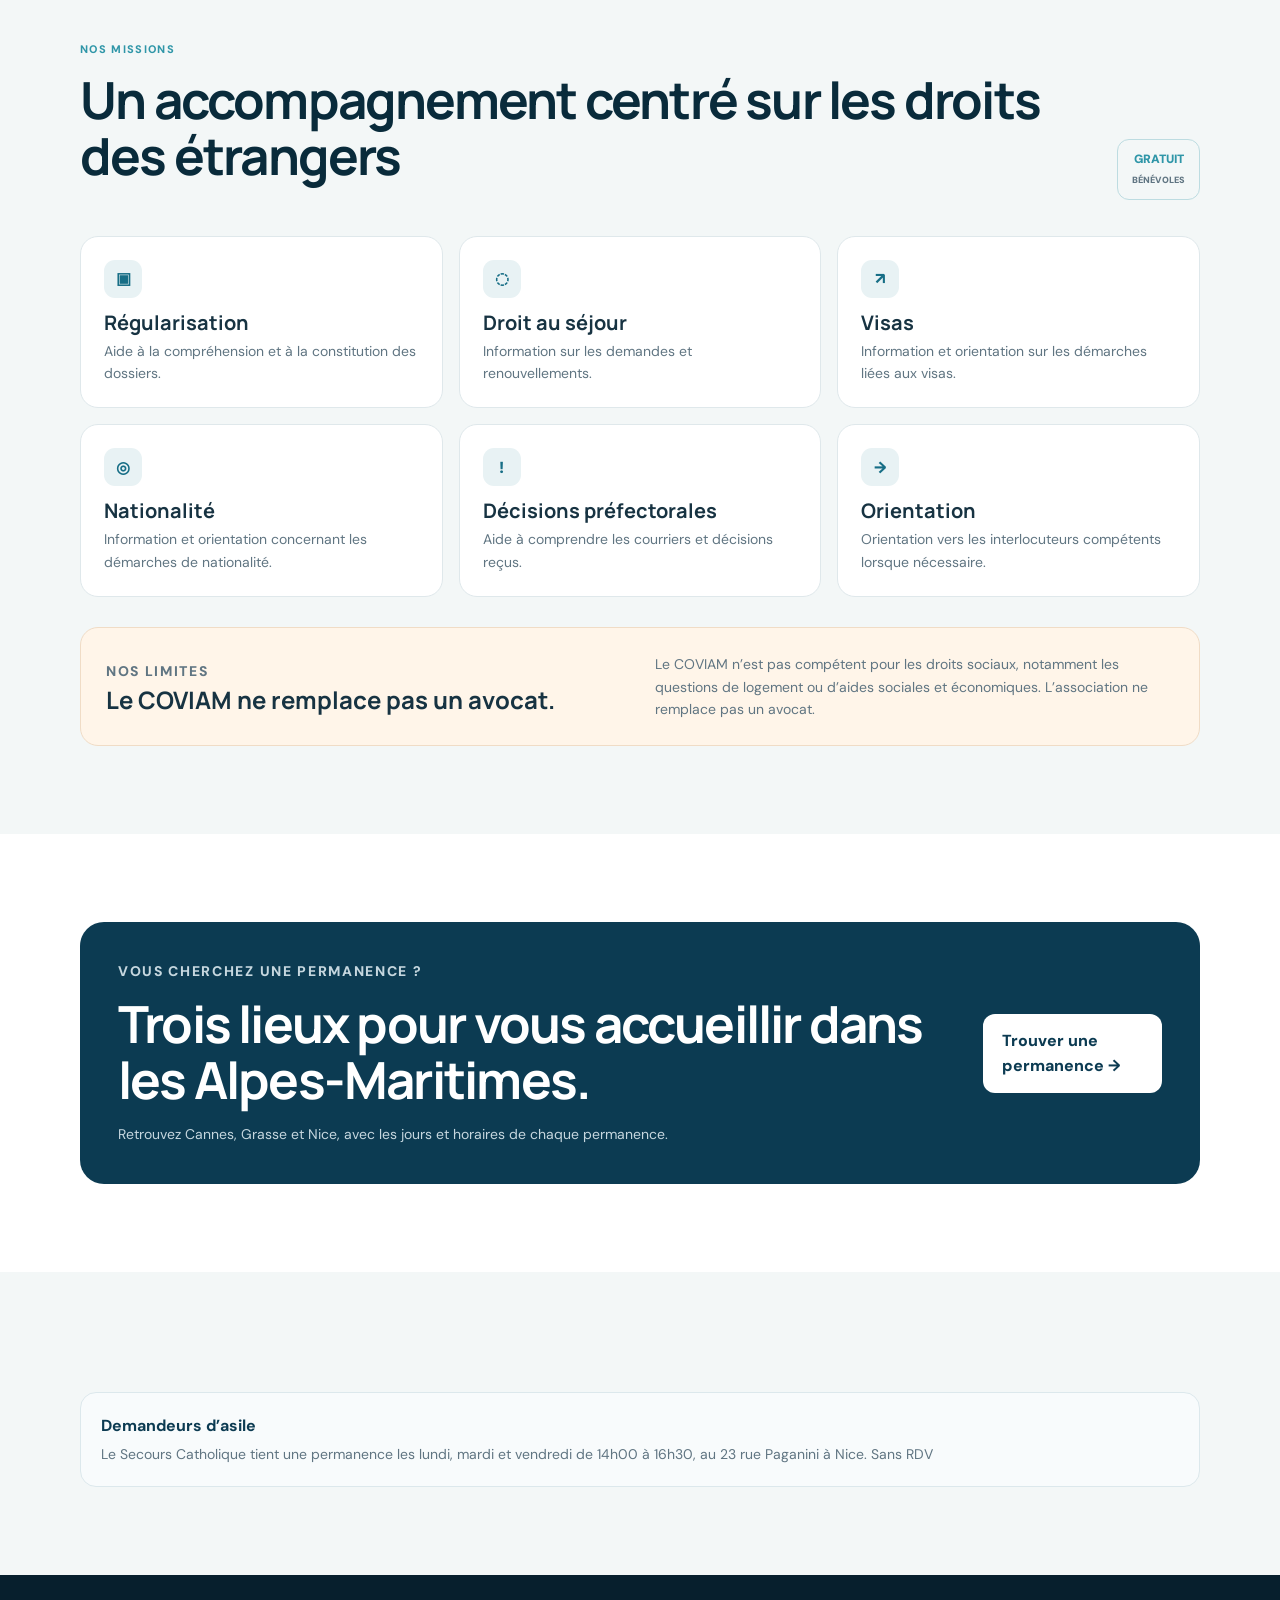
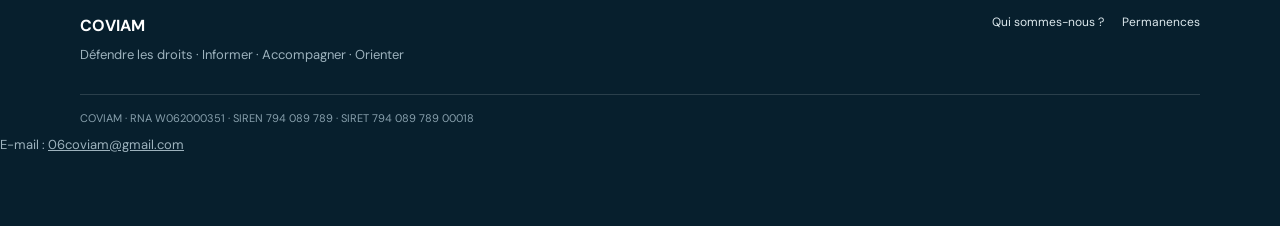
==== commit faf85ff0: "Retirer la rubrique Ressources juridiques de l’accueil" ====
--- a/index.html
+++ b/index.html
@@ -29,10 +29,7 @@
 <section class="section soft"><div class="wrap"><div class="head-row"><div><p class="kicker">Nos missions</p><h2>Un accompagnement centré sur les droits des étrangers</h2></div><div class="stamp">GRATUIT<br><small>BÉNÉVOLES</small></div></div>
 <div class="cards"><article><div class="icon">▣</div><h3>Régularisation</h3><p>Aide à la compréhension et à la constitution des dossiers.</p></article><article><div class="icon">◌</div><h3>Droit au séjour</h3><p>Information sur les demandes et renouvellements.</p></article><article><div class="icon">↗</div><h3>Visas</h3><p>Information et orientation sur les démarches liées aux visas.</p></article><article><div class="icon">◎</div><h3>Nationalité</h3><p>Information et orientation concernant les démarches de nationalité.</p></article><article><div class="icon">!</div><h3>Décisions préfectorales</h3><p>Aide à comprendre les courriers et décisions reçus.</p></article><article><div class="icon">→</div><h3>Orientation</h3><p>Orientation vers les interlocuteurs compétents lorsque nécessaire.</p></article></div>
 <div class="limits"><div><p class="kicker">Nos limites</p><h3>Le COVIAM ne remplace pas un avocat.</h3></div><p>Le COVIAM n’est pas compétent pour les droits sociaux, notamment les questions de logement ou d’aides sociales et économiques. L’association ne remplace pas un avocat.</p></div></div></section>
-<section class="section"><div class="wrap"><div class="head-row"><div><p class="kicker">Ressources</p><h2>Retrouvez les anciennes rubriques utiles du COVIAM</h2><p class="intro">Le site historique regroupait des liens vers les démarches administratives, le CESEDA et des ressources spécialisées. Cette nouvelle version les rend plus faciles à trouver et privilégie les sources officielles.</p></div></div>
-<div class="cards"><article><div class="icon">⚖</div><h3>Connaître les droits</h3><p>CESEDA, Service-Public, Préfecture, OFPRA, OFII et ressources spécialisées.</p><a class="plain-arrow" href="droits-des-etrangers.html">Voir les ressources →</a></article>
 
-</div></div></section>
 <section class="section"><div class="wrap cta-box"><div><p class="kicker">Vous cherchez une permanence ?</p><h2>Trois lieux pour vous accueillir dans les Alpes-Maritimes.</h2><p>Retrouvez Cannes, Grasse et Nice, avec les jours et horaires de chaque permanence.</p></div><a class="btn light" href="permanences.html">Trouver une permanence →</a></div></section>
 
 
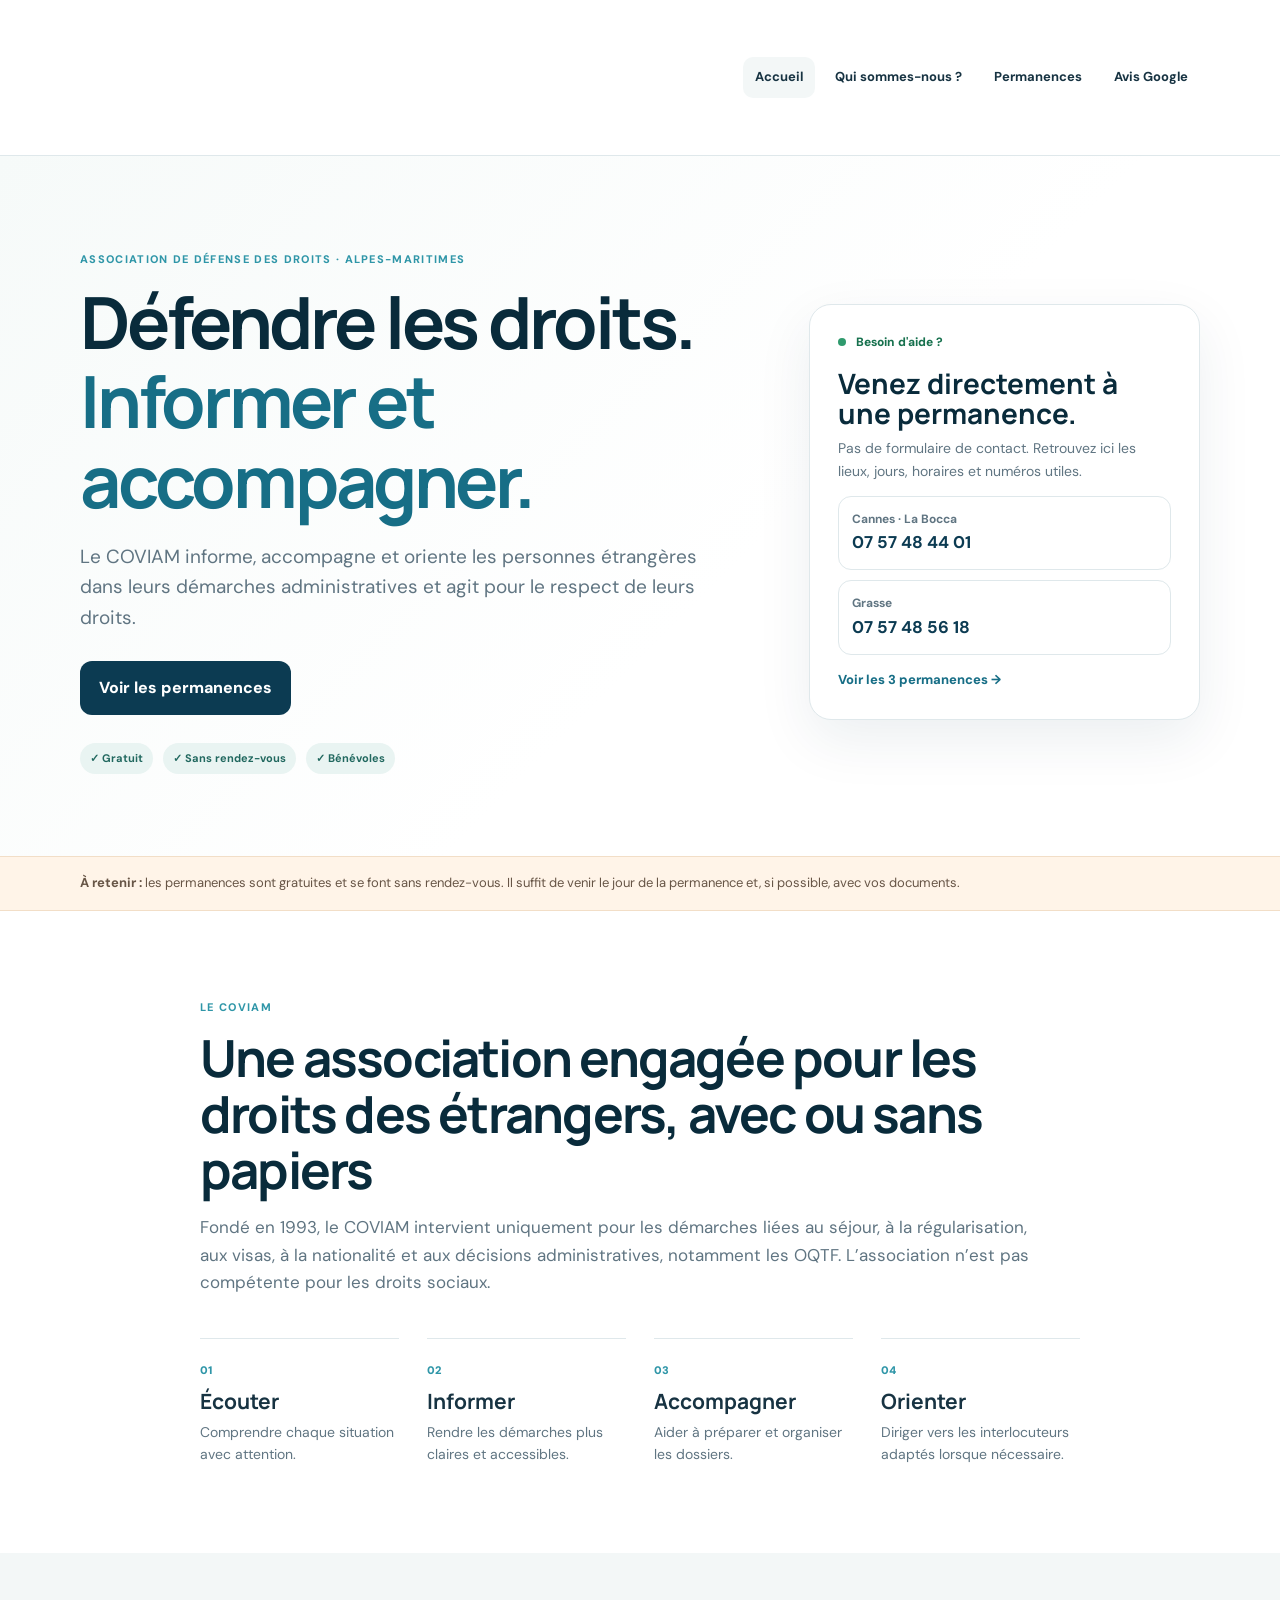
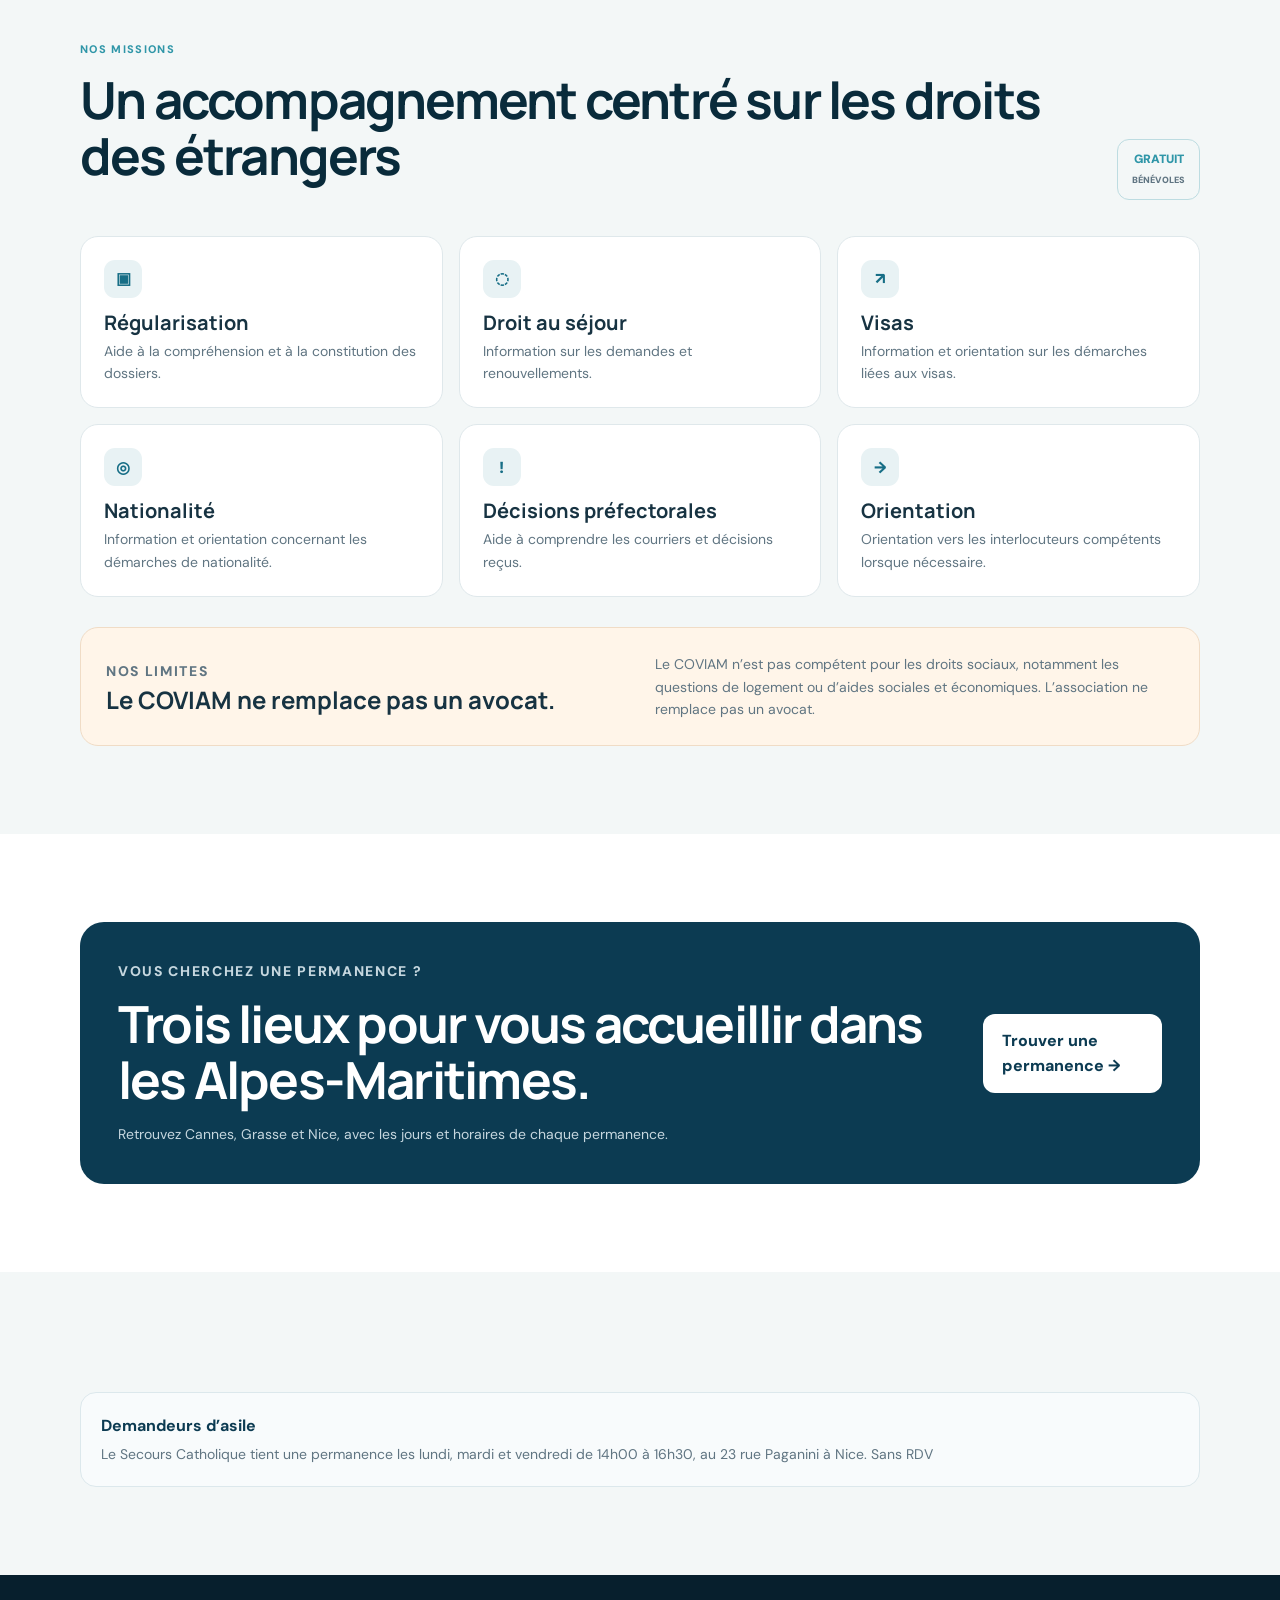
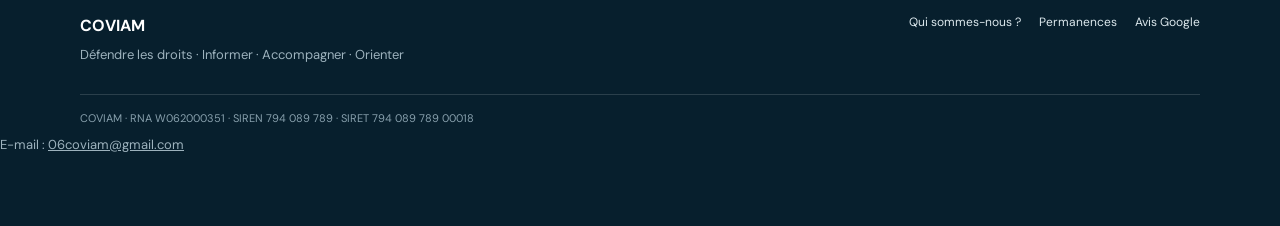
==== commit a13604c5: "Ajouter l’accès à la page Avis Google dans la navigation" ====
--- a/index.html
+++ b/index.html
@@ -7,7 +7,7 @@
 <header class="header"><div class="wrap nav">
 <a class="brand" href="index.html"><img src="logo-coviam.webp" class="brand-logo" alt="COVIAM – Comité de Vigilance des Alpes-Maritimes"></a>
 <button class="burger" id="burger" aria-label="Ouvrir le menu" aria-expanded="false">☰</button>
-<nav id="menu"><a class="active" href="index.html">Accueil</a><a href="qui-sommes-nous.html">Qui sommes-nous ?</a><a href="permanences.html">Permanences</a></nav>
+<nav id="menu"><a class="active" href="index.html">Accueil</a><a href="qui-sommes-nous.html">Qui sommes-nous ?</a><a href="permanences.html">Permanences</a><a href="avis.html">Avis Google</a></nav>
 </div></header>
 <main>
 <section class="hero"><div class="wrap hero-grid"><div>
@@ -35,5 +35,5 @@
 
 <section class="section soft"><div class="wrap"><div class="callout"><strong>Demandeurs d’asile</strong><p>Le Secours Catholique tient une permanence les lundi, mardi et vendredi de 14h00 à 16h30, au 23 rue Paganini à Nice. Sans RDV</p></div></div></section>
 </main>
-<footer class="footer"><div class="wrap footer-grid"><div><b>COVIAM</b><p>Défendre les droits · Informer · Accompagner · Orienter</p></div><div class="footer-nav"><a href="qui-sommes-nous.html">Qui sommes-nous ?</a><a href="permanences.html">Permanences</a></div></div><div class="wrap footer-bottom">COVIAM · RNA W062000351 · SIREN 794 089 789 · SIRET 794 089 789 00018</div><p class="footer-email">E-mail : <a href="mailto:06coviam@gmail.com">06coviam@gmail.com</a></p></footer>
-<div class="mobile-bar"><a href="permanences.html">📍<span>Permanences</span></a><a href="tel:+33757484401">☎<span>Appeler</span></a></div><script src="script.js"></script></body></html>+<footer class="footer"><div class="wrap footer-grid"><div><b>COVIAM</b><p>Défendre les droits · Informer · Accompagner · Orienter</p></div><div class="footer-nav"><a href="qui-sommes-nous.html">Qui sommes-nous ?</a><a href="permanences.html">Permanences</a><a href="avis.html">Avis Google</a></div></div><div class="wrap footer-bottom">COVIAM · RNA W062000351 · SIREN 794 089 789 · SIRET 794 089 789 00018</div><p class="footer-email">E-mail : <a href="mailto:06coviam@gmail.com">06coviam@gmail.com</a></p></footer>
+<div class="mobile-bar"><a href="permanences.html">📍<span>Permanences</span></a><a href="tel:+33757484401">☎<span>Appeler</span></a><a href="avis.html">★<span>Avis</span></a></div><script src="script.js"></script></body></html>
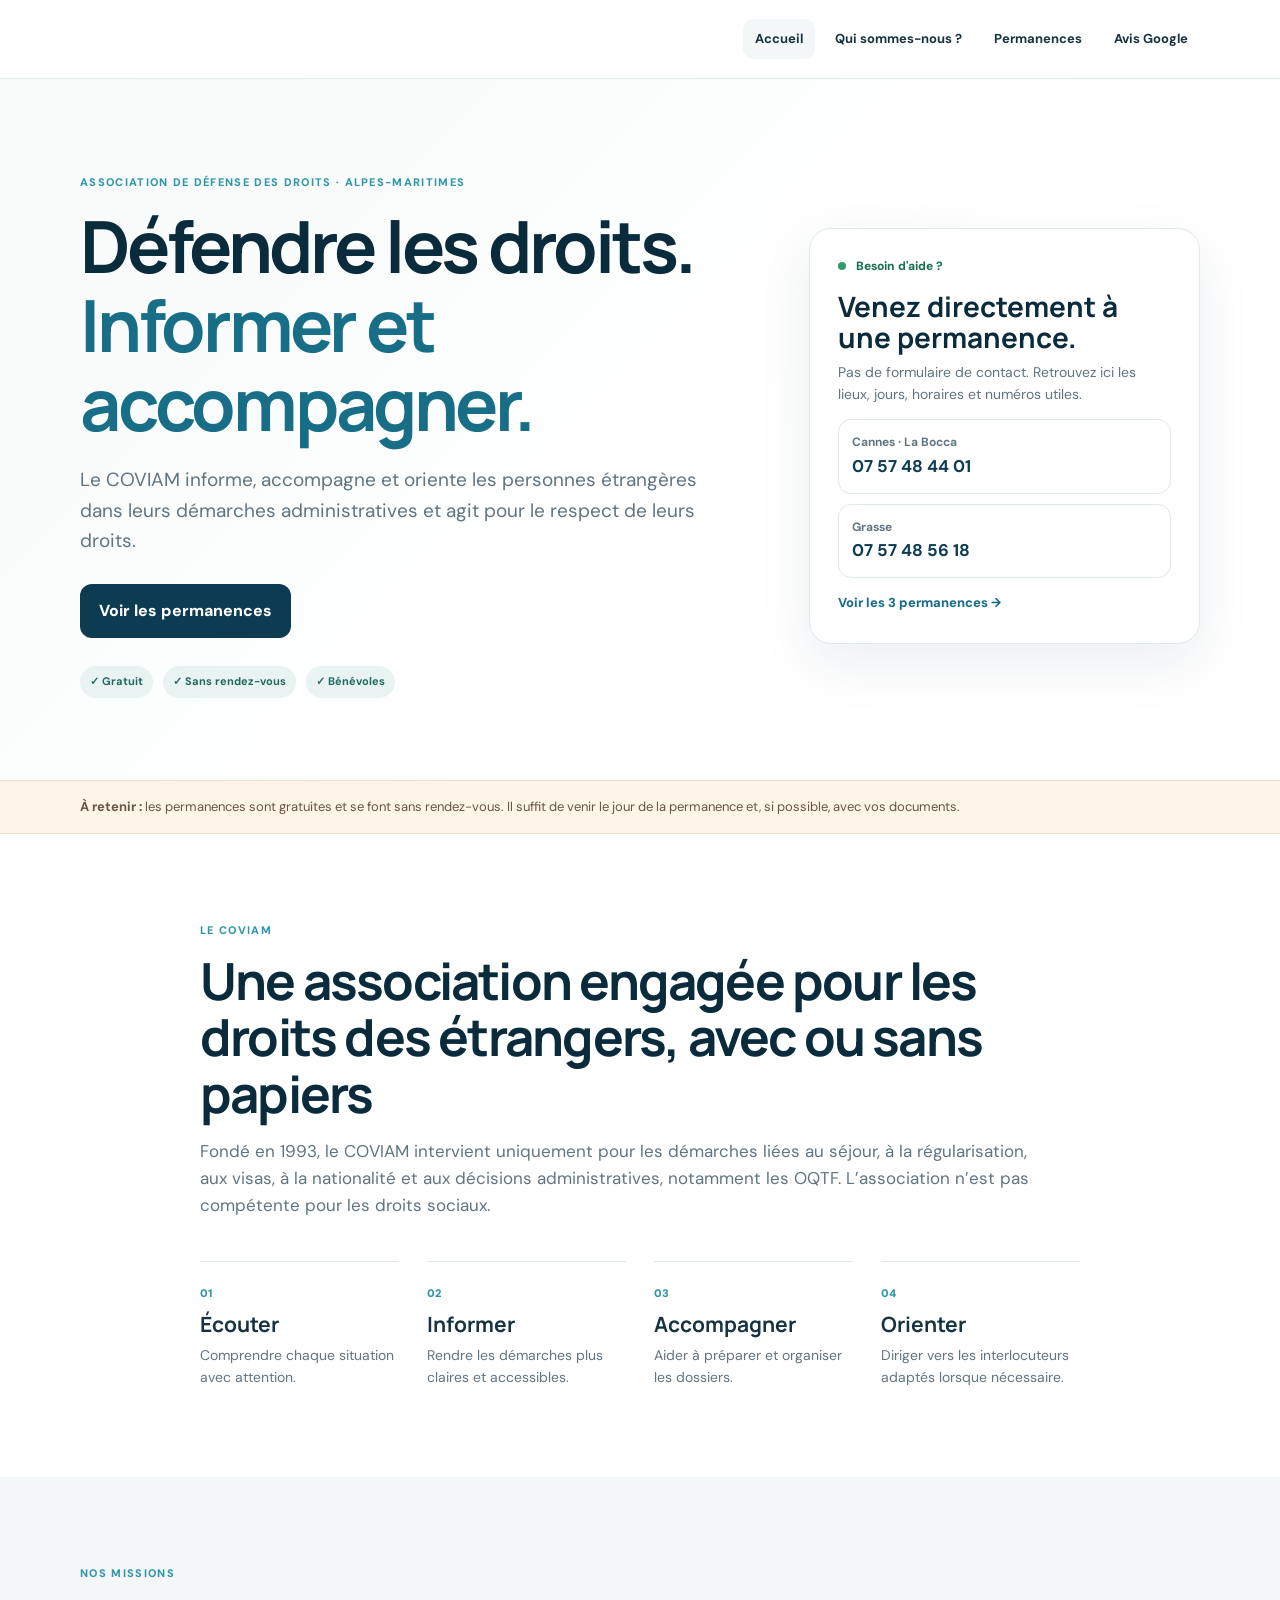
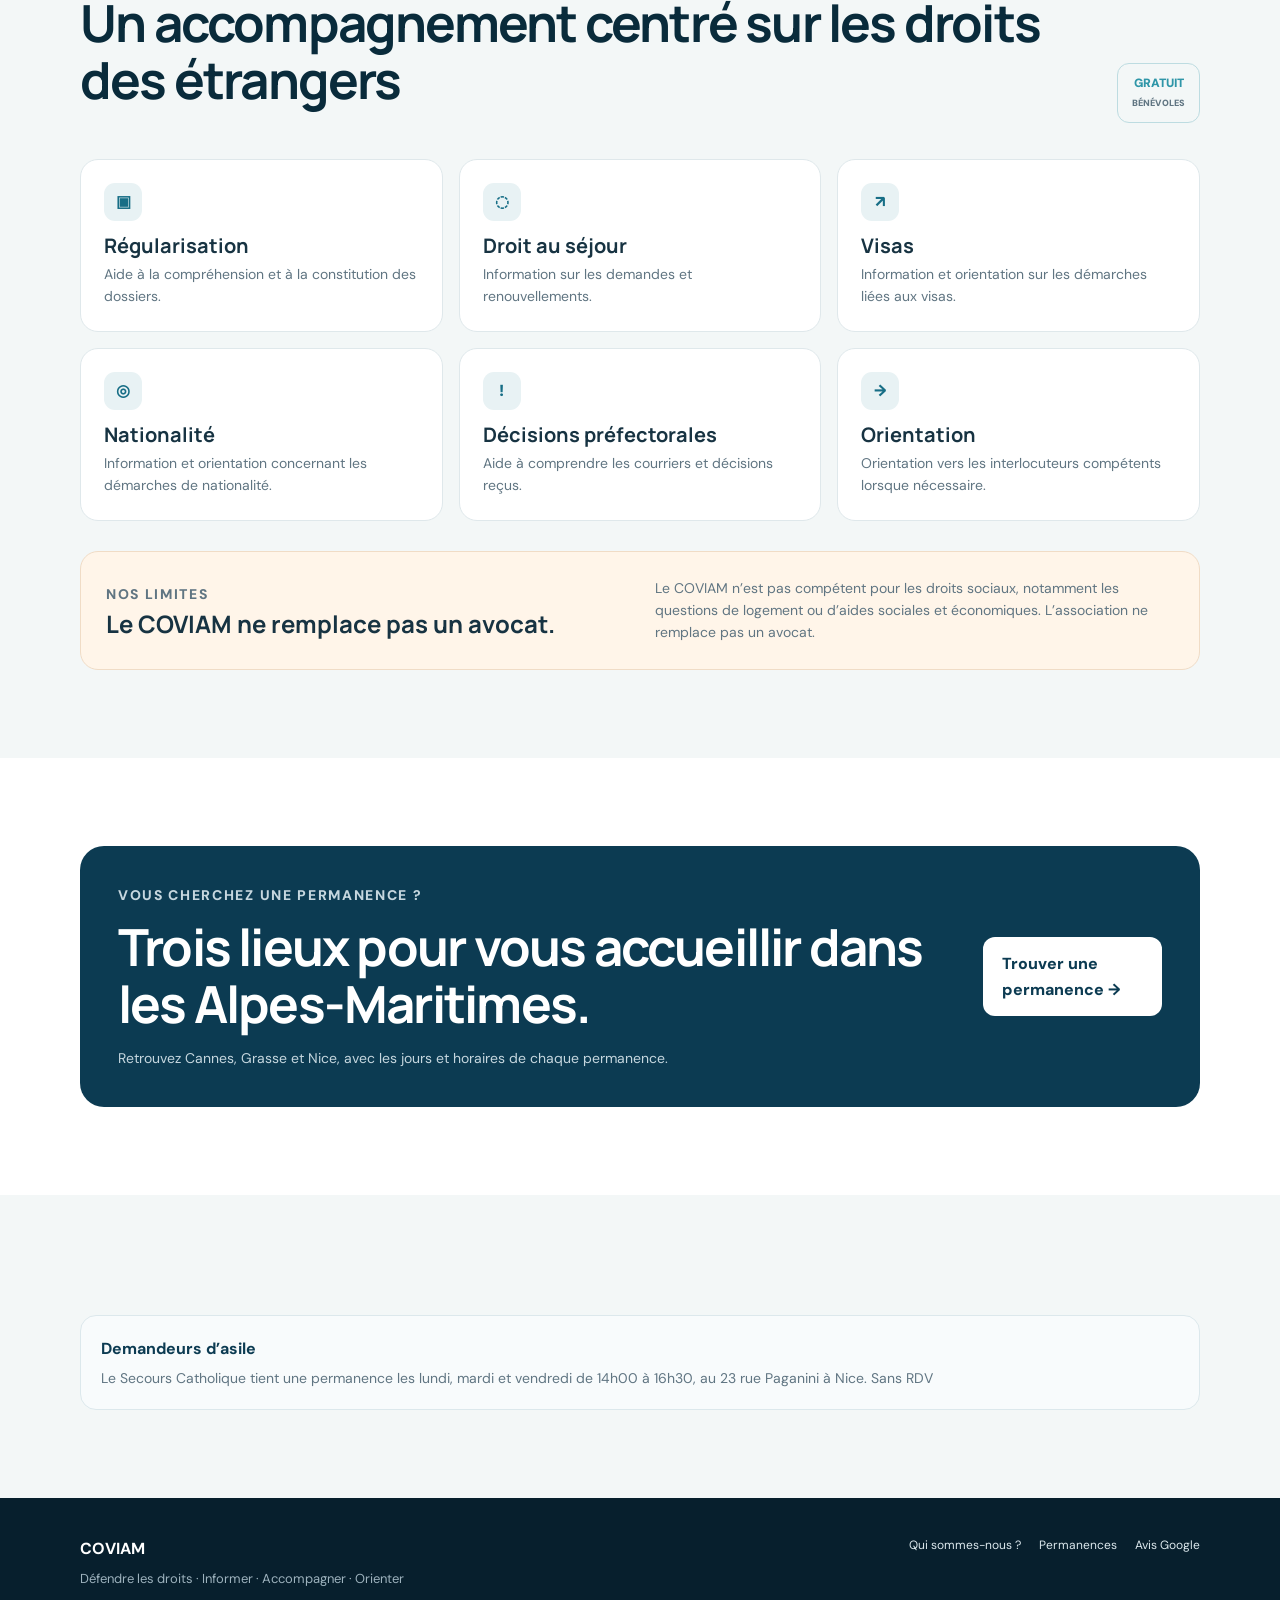
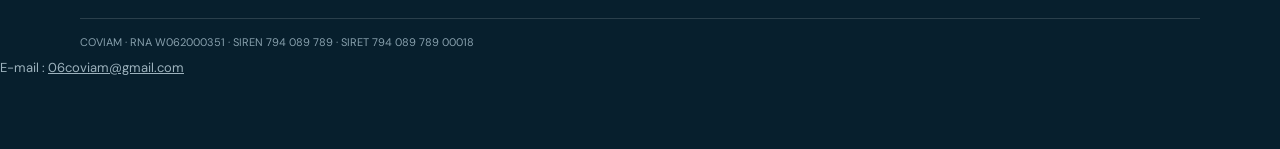
==== commit d6906698: "Utiliser le nouveau logo dessiné du COVIAM" ====
--- a/index.html
+++ b/index.html
@@ -5,7 +5,7 @@
 <meta name="theme-color" content="#0c3b52"><title>COVIAM – Comité de Vigilance des Alpes-Maritimes</title><link rel="stylesheet" href="style.css"></head>
 <body>
 <header class="header"><div class="wrap nav">
-<a class="brand" href="index.html"><img src="logo-coviam.webp" class="brand-logo" alt="COVIAM – Comité de Vigilance des Alpes-Maritimes"></a>
+<a class="brand" href="index.html"><img src="logo-coviam.jpg" class="brand-logo" alt="COVIAM – Comité de Vigilance des Alpes-Maritimes"></a>
 <button class="burger" id="burger" aria-label="Ouvrir le menu" aria-expanded="false">☰</button>
 <nav id="menu"><a class="active" href="index.html">Accueil</a><a href="qui-sommes-nous.html">Qui sommes-nous ?</a><a href="permanences.html">Permanences</a><a href="avis.html">Avis Google</a></nav>
 </div></header>
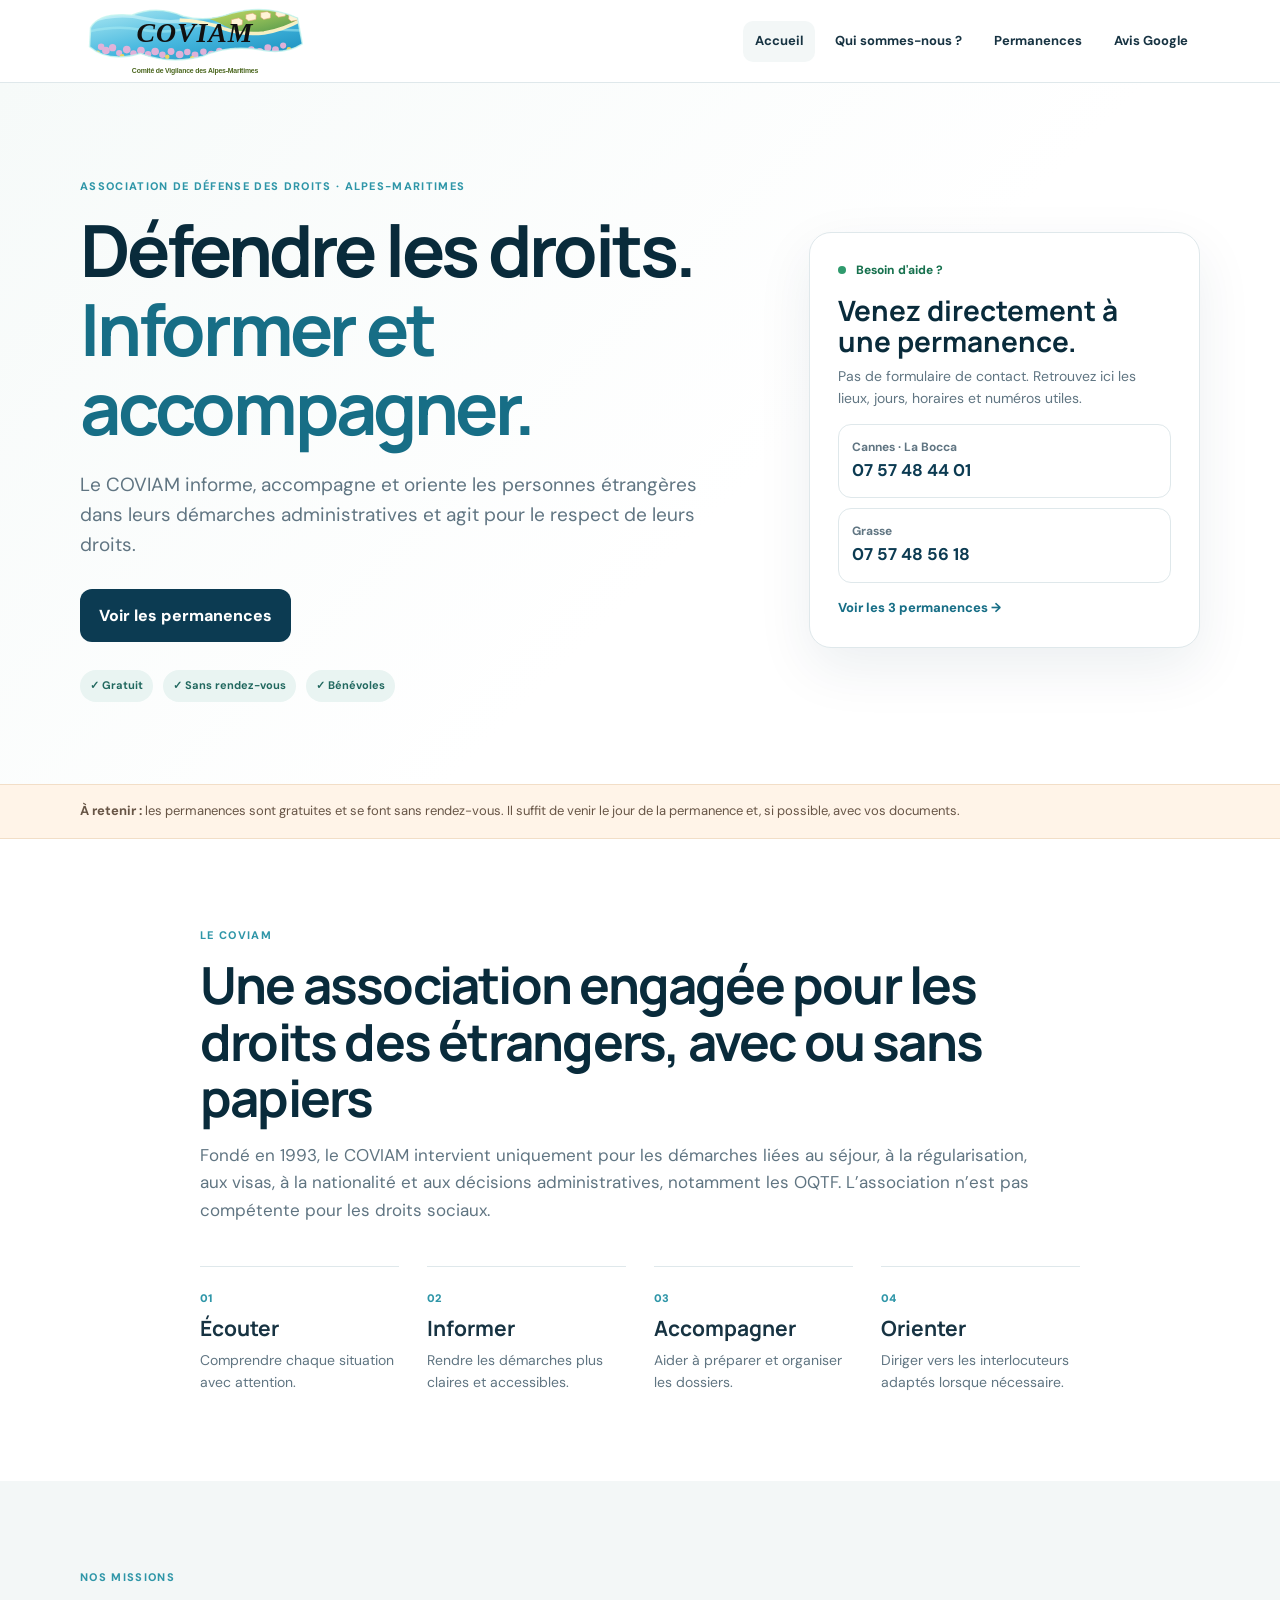
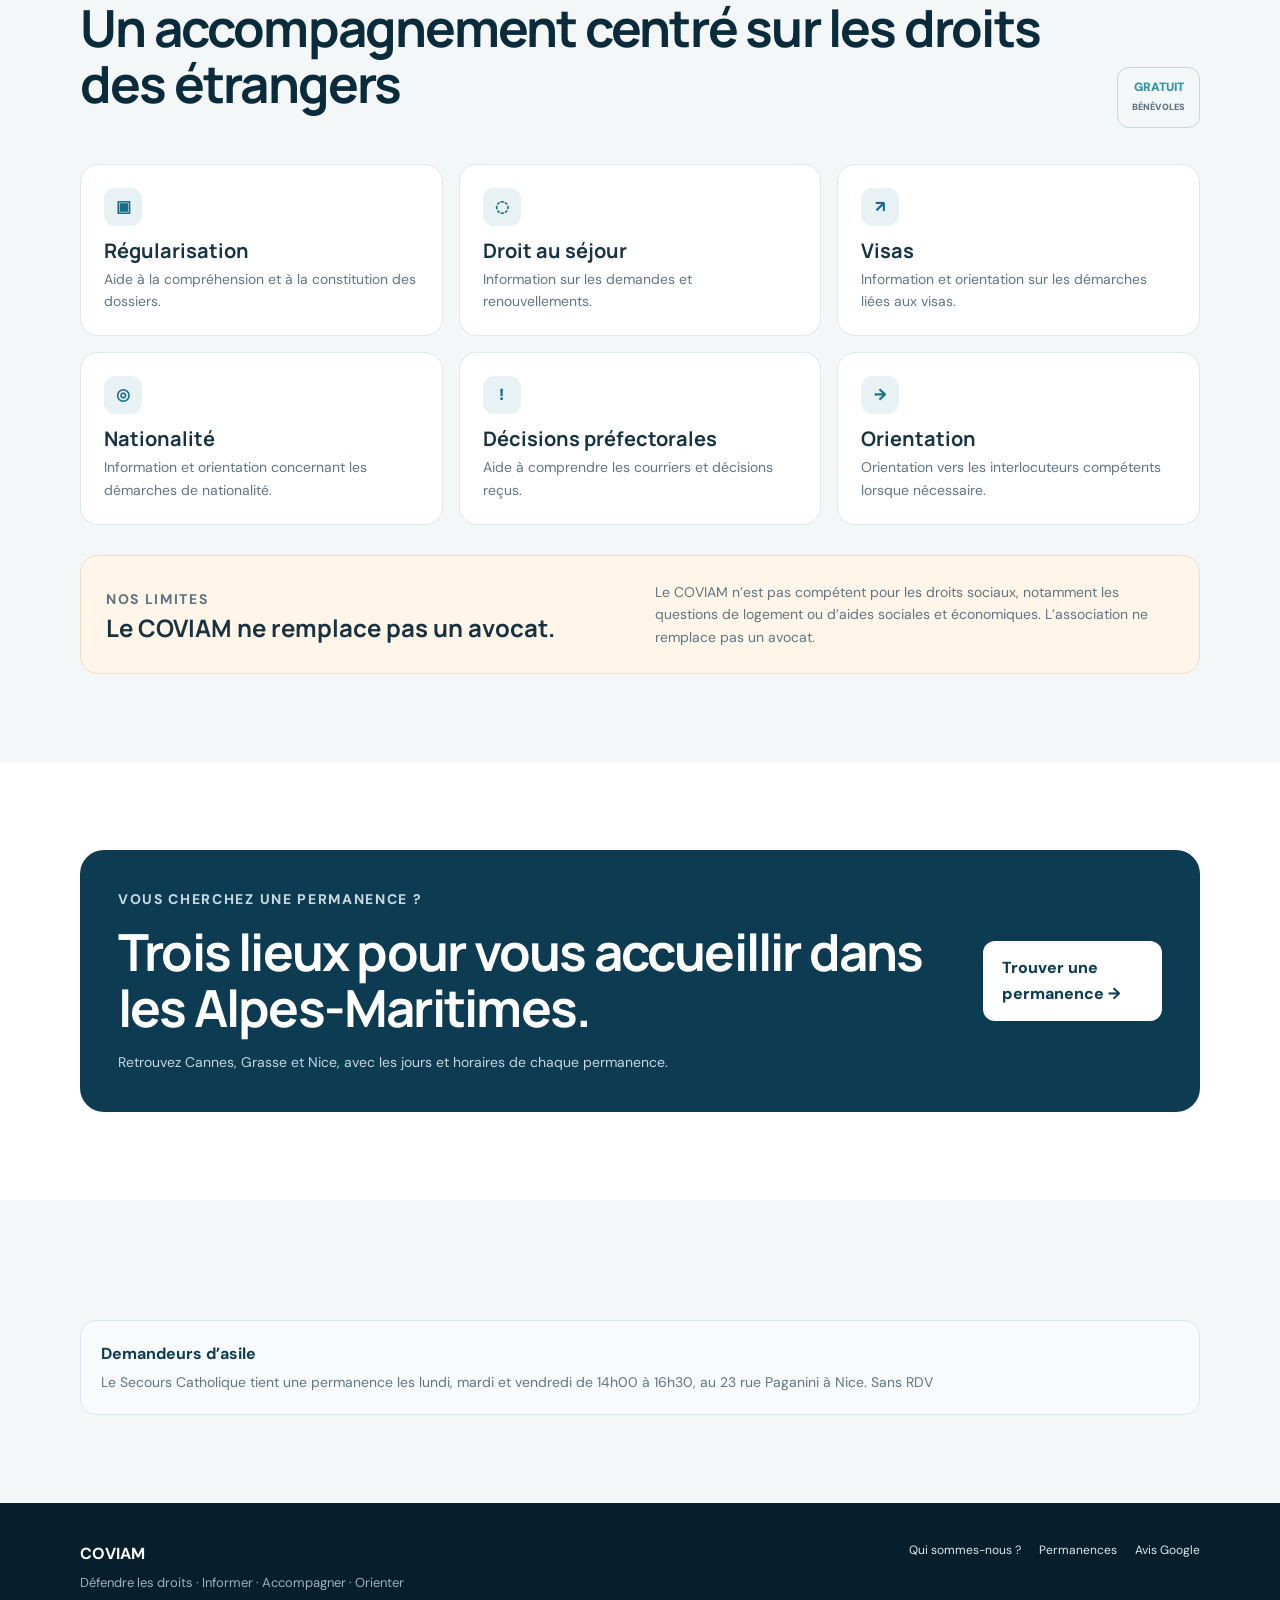
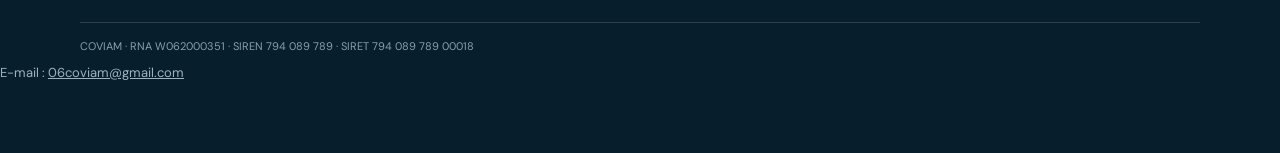
==== commit dac205c9: "Afficher le logo COVIAM restauré" ====
--- a/index.html
+++ b/index.html
@@ -5,7 +5,7 @@
 <meta name="theme-color" content="#0c3b52"><title>COVIAM – Comité de Vigilance des Alpes-Maritimes</title><link rel="stylesheet" href="style.css"></head>
 <body>
 <header class="header"><div class="wrap nav">
-<a class="brand" href="index.html"><img src="logo-coviam.jpg" class="brand-logo" alt="COVIAM – Comité de Vigilance des Alpes-Maritimes"></a>
+<a class="brand" href="index.html"><img src="logo-coviam.svg" class="brand-logo" alt="COVIAM – Comité de Vigilance des Alpes-Maritimes"></a>
 <button class="burger" id="burger" aria-label="Ouvrir le menu" aria-expanded="false">☰</button>
 <nav id="menu"><a class="active" href="index.html">Accueil</a><a href="qui-sommes-nous.html">Qui sommes-nous ?</a><a href="permanences.html">Permanences</a><a href="avis.html">Avis Google</a></nav>
 </div></header>
